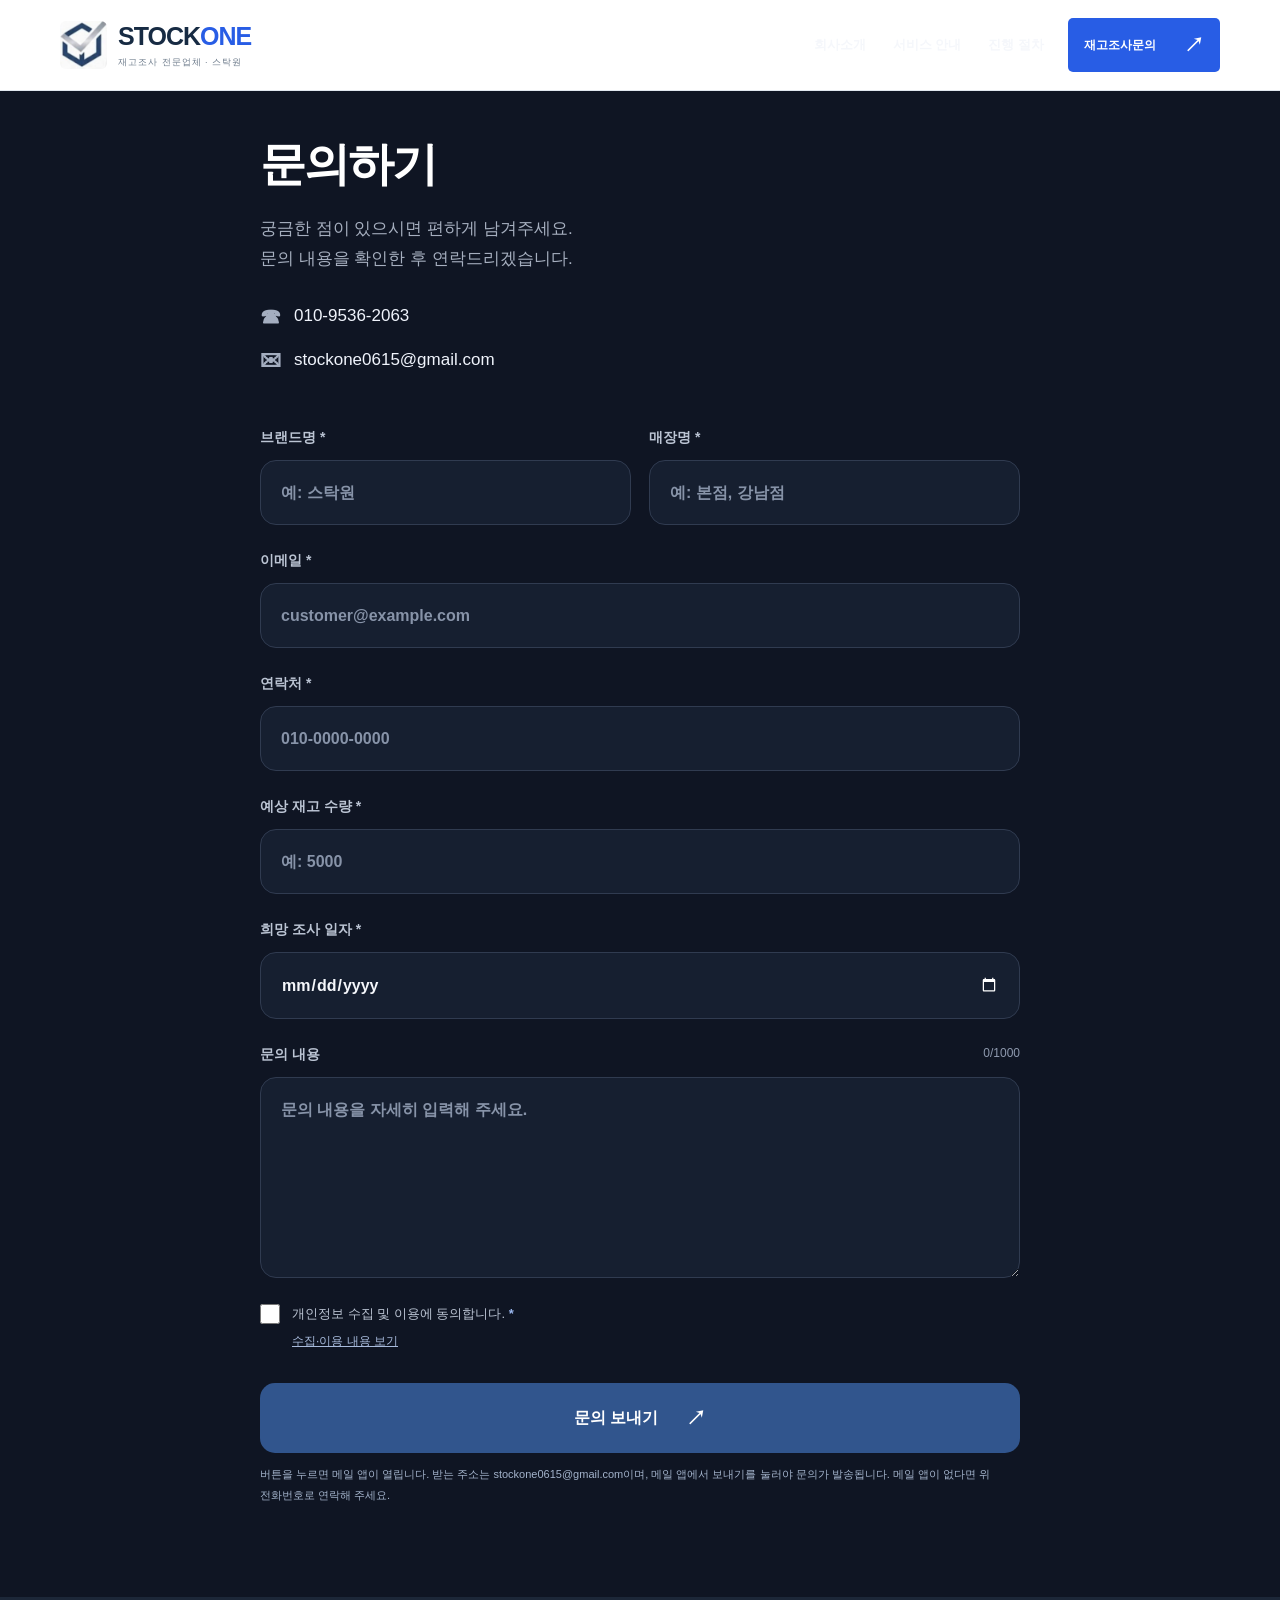
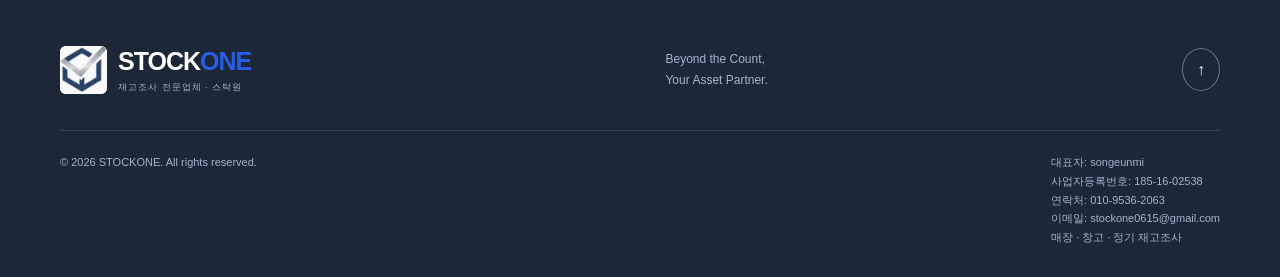
==== contact.html @ 1c082afe "Replace accumulated rendering workarounds with a clean static responsive stylesheet" ====
<!doctype html>
<html lang="ko">
<head>
<meta charset="utf-8"><meta name="viewport" content="width=device-width,initial-scale=1"><meta name="theme-color" content="#10253d"><meta name="color-scheme" content="light">
<title>재고조사문의 | 스탁원 Stock One</title>
<meta name="description" content="스탁원 재고조사 전문업체. 매장과 창고의 재고를 확인하고, 운영에 활용할 수 있는 기준을 함께 만듭니다.">
<style>
*{box-sizing:border-box}html{color-scheme:only light;scroll-padding-top:20px}body{margin:0;background:#fff;color:#172b43;font-family:Arial,'Malgun Gothic',sans-serif;line-height:1.7;word-break:keep-all}a{color:inherit;text-decoration:none}button,input,textarea,select{font:inherit}button{cursor:pointer}button,a,input,textarea,summary{-webkit-tap-highlight-color:transparent}a:focus-visible,button:focus-visible,summary:focus-visible{outline:3px solid #87afff;outline-offset:3px}[hidden]{display:none!important}img{max-width:100%;height:auto;display:block}.wrap{width:100%;max-width:1240px;margin:0 auto;padding:0 40px}.skip{position:absolute;left:12px;top:-100px;z-index:2;background:#fff;color:#172b43;padding:10px}.skip:focus{top:5px}
.header{background:#fff;border-bottom:1px solid #e1e7ef}.header-row{min-height:90px;display:flex;align-items:center;gap:24px}.brand{display:flex;align-items:center;gap:11px;flex-shrink:0}.logo{display:block;position:relative;width:47px;height:48px;overflow:hidden;background:#fff;border-radius:6px;flex-shrink:0}.logo img{position:absolute;width:110px;max-width:none;height:auto;left:-35px;top:-130px}.brand-word{font-size:25px;font-weight:800;line-height:1.15;letter-spacing:-1px;color:#172b43}.brand-word b{color:#285de5}.brand small{display:block;margin-top:6px;font-size:9px;letter-spacing:1px;font-weight:400;color:#6e7c8c}.nav{margin-left:auto;display:flex;gap:27px;font-size:13px;font-weight:600}.btn{display:inline-flex;align-items:center;justify-content:space-between;gap:28px;padding:16px 22px;border:0;border-radius:5px;font-size:13px;font-weight:700;line-height:1.5}.btn.blue,.btn.dark{background:#285de5;color:#fff}.btn:hover{background:#204cb9;color:#fff}.btn span{font-size:20px}.header .btn{padding:12px 16px;font-size:12px}.menu{display:none}.mobile{padding:10px 24px 20px;background:#fff}.mobile a{display:block;padding:12px 0;border-bottom:1px solid #e5ebf3;font-size:14px}
.hero{background:#102a48;color:#fff}.hero-grid{display:grid;grid-template-columns:1.15fr 1fr;align-items:center;gap:55px;padding-top:75px;padding-bottom:75px}.eyebrow{font-size:10px;letter-spacing:2px;font-weight:700;color:#285de5;margin:0 0 22px}.hero .eyebrow{color:#abd6ff}.dot{display:inline-block;width:6px;height:6px;border-radius:50%;background:#77e8d3;margin-right:10px}h1{font-size:52px;line-height:1.4;letter-spacing:-2px;margin:0 0 25px}h1 em{color:#94deff;font-style:normal}.hero-copy{font-size:15px;line-height:1.95;color:#c1cee0;margin:0 0 30px}.hero-sub{display:block;font-size:10px;letter-spacing:1px;color:#b2c3da;margin-top:25px}.hero-photo{min-width:0;margin:0;border:1px solid #5b7da4;border-radius:7px}.hero-photo img{width:100%;height:auto;border-radius:7px 7px 0 0}.hero-photo figcaption{background:#102a48;padding:17px 20px;font-size:12px}.hero-photo figcaption span{display:block;color:#9eece2;font-size:8px;letter-spacing:2px;margin-bottom:6px}
.strip{background:#edf2fa}.strip-inner{display:grid;grid-template-columns:repeat(3,minmax(0,1fr));gap:25px;padding-top:25px;padding-bottom:25px}.strip-inner>div{font-size:13px}.strip-inner span{font-size:10px;color:#285de5;margin-right:15px}.section{padding-top:85px;padding-bottom:85px}.section-label{display:flex;justify-content:space-between;gap:15px;border-top:1px solid #dce4ef;padding-top:18px;margin-bottom:32px}.section-label .eyebrow{margin:0}.section-label>span{font-size:9px;color:#8492a4;letter-spacing:1px}.heading{display:flex;align-items:flex-end;justify-content:space-between;gap:35px;margin-bottom:38px}h2{font-size:35px;line-height:1.5;letter-spacing:-1px;margin:0}.heading>p{font-size:13px;color:#6e7c8c;margin:0}.tabs{display:flex;gap:24px;border-bottom:1px solid #dce4ef;margin-bottom:32px}.tab{border:0;background:#fff;color:#748297;padding:12px 0;font-size:14px}.tab[aria-selected=true]{color:#172b43;border-bottom:3px solid #285de5;font-weight:700}.overview{display:grid;grid-template-columns:1fr 1.2fr;gap:60px}.overview-copy h3{font-size:23px;margin:0 0 18px}.overview-copy p,.principles p{font-size:13px;color:#6e7c8c;margin:0}.company-table{margin:0}.company-table>div{display:grid;grid-template-columns:100px 1fr;gap:20px;padding:17px 0;border-bottom:1px solid #dce4ef;font-size:13px}.company-table dt{color:#6e7c8c}.company-table dd{margin:0}.principles{display:grid;grid-template-columns:repeat(3,minmax(0,1fr));gap:30px}.principles article{border-left:2px solid #dce5f4;padding-left:22px}.principles span{font-size:10px;color:#285de5}.principles h3{font-size:19px;margin:12px 0}
.work-section{padding-top:0;padding-bottom:85px}.work-heading{margin-bottom:30px}.work-heading h2{font-size:30px}.work-heading>p:last-child{font-size:13px;color:#6e7c8c}.work-grid{display:grid;grid-template-columns:1fr 1fr;gap:28px}.work-grid figure{margin:0;min-width:0}.work-photo img{width:100%;height:auto;border-radius:7px}.work-grid figcaption{padding-top:20px}.work-grid figcaption>span{font-size:9px;letter-spacing:1px;color:#285de5}.work-grid h3{font-size:20px;margin:9px 0}.work-grid figcaption p{font-size:12px;color:#6e7c8c;margin:0}
.services{background:#f3f6fa}.cards{display:grid;grid-template-columns:repeat(3,minmax(0,1fr));gap:22px}.card{background:#fff;border:1px solid #dfe7f2;border-top:4px solid #3674e8;border-radius:6px;padding:28px;min-width:0}.card:nth-child(2){border-top-color:#ed8855}.card:nth-child(3){border-top-color:#9263d9}.card-art{margin-bottom:24px;background:#f0f5fb;border-radius:4px}.service-photo img{width:100%;height:220px;object-fit:cover;border-radius:4px}.service-report img{object-fit:contain}.card>small{font-size:9px;letter-spacing:1.5px;color:#285de5}.card h3{font-size:21px;letter-spacing:-.7px;margin:12px 0}.card p{font-size:13px;color:#6e7c8c;margin:0}.card-tail{margin-top:24px;padding-top:17px;border-top:1px solid #dce4ef;font-size:10px;color:#7c8a9e}
.banner{background:#e5f0ff;padding:48px 0}.banner .wrap{display:flex;align-items:center;justify-content:space-between;gap:25px}.banner h2{font-size:25px;color:#153e6c}.banner p{font-size:13px;color:#667b9c;margin:12px 0 0}.banner-symbol{font-size:65px;color:#58a9cb}.steps{list-style:none;padding:0;margin:0}.steps li{display:flex;align-items:flex-start;gap:28px;border-top:1px solid #dce4ef;padding:25px 0}.steps li:last-child{border-bottom:1px solid #dce4ef}.number{display:block;flex:0 0 42px;text-align:center;background:#e9f0ff;color:#285de5;border-radius:10px;padding:5px 0;font-size:19px}.steps h3{font-size:18px;margin:0 0 7px}.steps p{font-size:13px;color:#6e7c8c;margin:0}.steps .arrow{margin-left:auto;color:#93a3b9}.faq{background:#f7f9fc}.faq-grid{display:grid;grid-template-columns:1fr 1.4fr;gap:60px}.faq h2{font-size:29px}details{border-bottom:1px solid #dfe6ef}summary{cursor:pointer;font-size:13px;font-weight:600;padding:20px 0}summary span{float:right;color:#7e8da0;font-size:18px}details p{font-size:12px;line-height:1.9;color:#6e7c8c;margin:0 0 22px}
.partners-section{background:#eef2fb;text-align:center;padding:75px 0}.partners-section h2{font-size:31px}.partners-intro{font-size:13px;color:#64748b;margin:22px 0 35px}.partner-track{display:grid;grid-template-columns:repeat(4,minmax(0,1fr));gap:28px 20px}.partner-item{min-width:0;text-align:center}.partner-item img{width:100%;max-width:150px;height:90px;object-fit:contain;margin:auto}.partner-item small{display:block;margin-top:10px;font-size:10px;line-height:1.6;color:#64748b;overflow-wrap:anywhere}
.contact{background:#173967;color:#fff}.contact-grid{display:grid;grid-template-columns:1fr 1fr;gap:55px;align-items:center}.contact .eyebrow{color:#96e3e2}.contact h2{font-size:35px}.contact-copy>p:not(.eyebrow){font-size:14px;line-height:1.95;color:#c2d2e5;margin:25px 0 0}.contact .btn{background:#fff;color:#244dc2}.footer{background:#0d1e31;color:#fff;padding:40px 0 30px}.footer-top{display:flex;align-items:center;justify-content:space-between;gap:25px;margin-bottom:28px}.footer .brand-word{color:#fff}.footer .brand small{color:#a3b5cd}.footer-top>p{font-size:12px;color:#a3b5cd}.back{display:block;border:1px solid #61758e;border-radius:50%;padding:7px 14px}.footer-bottom{display:flex;justify-content:space-between;gap:25px;border-top:1px solid #30445e;padding-top:22px;font-size:11px;color:#a3b5cd}.footer-bottom>span{min-width:0;overflow-wrap:anywhere}.float{display:flex;align-items:center;justify-content:center;gap:12px;width:fit-content;max-width:90%;margin:18px auto;background:#285de5;color:#fff;border-radius:25px;padding:12px 20px;font-size:13px}.float span{font-size:20px}
@media(max-width:1000px){.wrap{padding-left:28px;padding-right:28px}.nav{gap:18px}.header-row{gap:18px}.hero-grid{gap:30px}h1{font-size:43px}.overview{gap:35px}.card{padding:22px}.card h3{font-size:19px}}
@media(max-width:700px){.wrap{padding-left:24px;padding-right:24px}.header-row{min-height:76px;gap:12px}.brand{gap:7px}.logo{width:39px;height:40px}.logo img{width:92px;left:-29px;top:-109px}.brand-word{font-size:20px}.brand small{font-size:7px;letter-spacing:.5px}.nav{display:none}.header .btn{margin-left:auto;font-size:10px;padding:11px 10px;gap:8px}.header .btn span{font-size:14px}.menu{display:block;flex:0 0 24px;width:24px;background:#fff;border:0;padding:3px}.menu i{display:block;height:2px;margin:5px 0;background:#172b43;width:20px}.hero-grid{display:block;padding-top:48px;padding-bottom:42px}h1{font-size:36px;letter-spacing:-1.5px}.hero .eyebrow{font-size:8px}.hero-copy{font-size:13px}.hero-sub{font-size:9px}.hero-photo{margin-top:35px}.hero-photo figcaption{font-size:11px}.strip-inner{display:block;padding-top:18px;padding-bottom:18px}.strip-inner>div{font-size:12px;margin:8px 0}.section{padding-top:55px;padding-bottom:55px}.section-label{margin-bottom:26px}.section-label>span{font-size:8px}.eyebrow{font-size:9px}.heading{display:block;margin-bottom:28px}h2{font-size:27px}.heading>p{font-size:12px;margin-top:18px}.overview{display:block}.overview-copy h3{font-size:21px}.overview-copy p{font-size:12px}.company-table{margin-top:25px}.company-table>div{grid-template-columns:75px 1fr;font-size:12px;gap:15px}.principles{display:block}.principles article{margin:22px 0}.work-section{padding-bottom:55px}.work-heading h2{font-size:25px}.work-grid{display:block}.work-grid figure{margin-bottom:30px}.cards{display:block}.card{padding:24px;margin-bottom:20px}.card h3{font-size:21px}.card p{font-size:12px}.service-photo img{height:250px}.banner{padding:35px 0}.banner h2{font-size:22px}.banner p{font-size:12px}.banner-symbol{display:none}.steps li{gap:16px}.number{flex-basis:34px;font-size:17px}.steps h3{font-size:16px}.steps p{font-size:12px}.faq-grid{display:block}.faq h2{font-size:26px;margin-bottom:20px}.partner-track{grid-template-columns:repeat(3,minmax(0,1fr));gap:24px 12px}.partner-item img{height:75px}.partner-item small{font-size:9px}.partners-section{padding:55px 0}.partners-section h2{font-size:25px}.partners-intro{font-size:12px}.contact-grid{display:block}.contact h2{font-size:29px}.contact-copy>p:not(.eyebrow){font-size:13px}.contact-grid>div:last-child{margin-top:28px}.footer-top>p{display:none}.footer-bottom{display:block;font-size:10px}.footer-bottom>span{display:block;margin-bottom:12px}}

.contact-page{background:#0f1523;color:#f5f7fb}.contact-page .header{background:#fff}.contact-page .contact-screen{background:#0f1523}.contact-page-wrap{max-width:840px;margin:auto;padding:45px 40px 80px}.contact-back,.contact-eyebrow{display:none}.contact-page h1{font-size:46px;margin:0 0 20px;line-height:1.25;color:#fff}.contact-intro{font-size:17px;color:#a6afbf;line-height:1.8}.contact-methods{margin:24px 0 48px}.contact-method{display:flex;align-items:center;gap:13px;width:fit-content;max-width:100%;margin:8px 0;color:#f0f4fc}.contact-method strong{font-size:21px;color:#a4aec0}.contact-method span{font-size:17px;overflow-wrap:anywhere}.contact-first-row{display:grid;grid-template-columns:1fr 1fr;gap:18px}.contact-page-form label{display:block;font-size:14px;color:#bbc4d3;font-weight:600;margin-bottom:24px}.contact-page-form label>span{color:#bbc4d3}.contact-page-form input,.contact-page-form textarea{display:block;width:100%;min-width:0;margin-top:10px;background:#161f30;border:1px solid #303b50;border-radius:16px;padding:18px 20px;min-height:62px;font-size:16px;color:#f5f7fb}.contact-page-form input::placeholder,.contact-page-form textarea::placeholder{color:#8793a8;opacity:1}.contact-page-form input:focus,.contact-page-form textarea:focus{outline:2px solid #8aaef3;outline-offset:2px}.contact-page-form textarea{min-height:180px;resize:vertical}.contact-page-form input[type=date]{color-scheme:dark}.message-caption{display:flex;justify-content:space-between;gap:12px}#message-count{font-weight:400;color:#8f9aaf;font-size:12px}.privacy-consent{margin:4px 0 25px}.contact-page-form .consent-check{display:flex;align-items:flex-start;gap:12px;margin:0;font-size:13px;line-height:1.8;font-weight:400}.contact-page-form .consent-check input{display:block;flex:0 0 20px;width:20px;height:20px;min-height:20px;padding:0;margin:2px 0 0;accent-color:#4678c9}.consent-check b{color:#9cbaf2}.privacy-details{border:0;margin-left:32px}.privacy-details summary{display:block;width:fit-content;padding:6px 0;color:#a8bbdc;font-size:12px;text-decoration:underline;font-weight:400}.privacy-details p{font-size:12px;color:#abb6c9;line-height:1.9;margin:5px 0 12px}.contact-page-form .btn{width:100%;background:#31558d;color:#fff;border-radius:15px;font-size:16px;justify-content:center;padding:20px}.contact-page-form .btn:hover{background:#3c65a3}.form-note{color:#a3b3cb;font-size:11px;line-height:1.9}.form-status{color:#b3caff;font-size:12px}.contact-page .footer{background:#1c2738}.manual-copy p{font-size:12px}.copy-manual{min-height:180px}@media(max-width:700px){.contact-page-wrap{padding:28px 24px 60px}.contact-page h1{font-size:38px}.contact-intro{font-size:15px}.contact-methods{margin:22px 0 42px}.contact-method span{font-size:15px}.contact-first-row{gap:12px}.contact-page-form label{font-size:13px}.contact-page-form input,.contact-page-form textarea{font-size:16px;padding:17px 15px;min-height:60px}.contact-page-form .consent-check input{min-height:20px}.contact-page-form .consent-check{font-size:12px}}
</style>
</head>
<body class="contact-page">
<a class="skip" href="#main">본문 바로가기</a>
<header class="header"><div class="header-row wrap"><a class="brand" href="index.html" aria-label="스탁원 홈"><span class="logo" aria-hidden="true"><img src="[data-uri]" alt="" width="549" height="1280"></span><span class="brand-word">STOCK<b>ONE</b><small>재고조사 전문업체 · 스탁원</small></span></a><nav class="nav" aria-label="주 메뉴"><a href="index.html#about">회사소개</a><a href="index.html#services">서비스 안내</a><a href="index.html#process">진행 절차</a></nav><a class="btn dark inquiry-link" href="contact.html" aria-current="page">재고조사문의 <span>↗</span></a><button class="menu" aria-label="메뉴 열기" aria-expanded="false" aria-controls="mobile-menu"><i></i><i></i></button></div><nav class="mobile" id="mobile-menu" aria-label="모바일 메뉴" hidden><a href="index.html#about">회사소개</a><a href="index.html#services">서비스 안내</a><a href="index.html#process">진행 절차</a><a class="inquiry-link" href="contact.html">재고조사문의</a></nav></header>
<main id="main" class="contact-screen"><div class="contact-page-wrap"><a class="contact-back" href="index.html">← 홈으로 돌아가기</a><p class="contact-eyebrow">CONTACT US</p><h1 id="inquiry-heading">문의하기</h1><p class="contact-intro">궁금한 점이 있으시면 편하게 남겨주세요.<br>문의 내용을 확인한 후 연락드리겠습니다.</p><div class="contact-methods" aria-label="문의 연락처"><a class="contact-method" href="tel:01095362063"><strong aria-hidden="true">☎</strong><span>010-9536-2063</span></a><a class="contact-method" href="mailto:stockone0615@gmail.com"><strong aria-hidden="true">✉</strong><span>stockone0615@gmail.com</span></a></div><form id="inquiry" class="contact-page-form" aria-labelledby="inquiry-heading"><div class="contact-first-row"><label>브랜드명 <span aria-hidden="true">*</span><input name="brand" required maxlength="100" autocomplete="organization" placeholder="예: 스탁원"></label><label>매장명 <span aria-hidden="true">*</span><input name="store" required maxlength="100" placeholder="예: 본점, 강남점"></label></div><label>이메일 <span aria-hidden="true">*</span><input type="email" name="email" required maxlength="254" autocomplete="email" inputmode="email" placeholder="customer@example.com"></label><label>연락처 <span aria-hidden="true">*</span><input type="tel" name="phone" required maxlength="40" autocomplete="tel" inputmode="tel" placeholder="010-0000-0000"></label><label>예상 재고 수량 <span aria-hidden="true">*</span><input type="number" name="quantity" required min="1" max="999999999" step="1" inputmode="numeric" placeholder="예: 5000"></label><label>희망 조사 일자 <span aria-hidden="true">*</span><input type="date" name="date" required aria-label="희망 조사 일자"></label><label class="message-label"><span class="message-caption"><span>문의 내용</span><span id="message-count" aria-live="off">0/1000</span></span><textarea name="message" rows="6" maxlength="1000" aria-describedby="message-count" placeholder="문의 내용을 자세히 입력해 주세요."></textarea></label><div class="privacy-consent"><label class="consent-check"><input type="checkbox" name="privacy" required><span>개인정보 수집 및 이용에 동의합니다. <b aria-hidden="true">*</b></span></label><details class="privacy-details"><summary>수집·이용 내용 보기</summary><p>수집 항목: 브랜드명, 매장명, 이메일, 연락처 및 문의에 작성한 정보<br>이용 목적: 재고조사 상담 및 문의 답변<br>보유 기간: 문의 응대 완료 시까지. 관계 법령에 따른 보관이 필요한 경우 해당 기간까지 보관합니다.<br>동의를 거부할 수 있으나, 동의하지 않으면 이 양식으로 문의할 수 없습니다.</p></details></div><button class="btn blue" type="submit">문의 보내기 <span aria-hidden="true">↗</span></button><p class="form-note">버튼을 누르면 메일 앱이 열립니다. 받는 주소는 stockone0615@gmail.com이며, 메일 앱에서 보내기를 눌러야 문의가 발송됩니다. 메일 앱이 없다면 위 전화번호로 연락해 주세요.</p><p class="form-status" id="form-status" role="status"></p><div class="manual-copy" id="manual-copy" hidden><p>아래 내용을 길게 누르거나 선택해 복사해 주세요.</p><textarea class="copy-manual" id="copy-text" readonly aria-label="복사할 문의 내용"></textarea></div></form></div></main>
<footer class="footer"><div class="wrap"><div class="footer-top"><a class="brand" href="index.html" aria-label="스탁원 홈"><span class="logo" aria-hidden="true"><img src="[data-uri]" alt="" width="549" height="1280"></span><span class="brand-word">STOCK<b>ONE</b><small>재고조사 전문업체 · 스탁원</small></span></a><p>Beyond the Count,<br>Your Asset Partner.</p><a class="back" href="#" aria-label="페이지 맨 위로">↑</a></div><div class="footer-bottom"><span>© <span id="year">2026</span> STOCKONE. All rights reserved.</span><span>대표자: songeunmi<br>사업자등록번호: 185-16-02538<br>연락처: <a href="tel:01095362063">010-9536-2063</a><br>이메일: <a href="mailto:stockone0615@gmail.com">stockone0615@gmail.com</a><br>매장 · 창고 · 정기 재고조사</span></div></div></footer>

<script>
const menu=document.querySelector('.menu'),mobile=document.querySelector('#mobile-menu');
function closeMenu(){menu.setAttribute('aria-expanded','false');menu.setAttribute('aria-label','메뉴 열기');mobile.hidden=true;}
menu.addEventListener('click',()=>{const open=menu.getAttribute('aria-expanded')!=='true';menu.setAttribute('aria-expanded',String(open));menu.setAttribute('aria-label',open?'메뉴 닫기':'메뉴 열기');mobile.hidden=!open;});
mobile.querySelectorAll('a').forEach(link=>link.addEventListener('click',closeMenu));
document.addEventListener('keydown',event=>{if(event.key==='Escape')closeMenu();});
window.matchMedia('(min-width:701px)').addEventListener('change',event=>{if(event.matches)closeMenu();});
document.querySelector('#year').textContent=new Date().getFullYear();
document.querySelector('#inquiry').addEventListener('submit',event=>{event.preventDefault();const form=event.currentTarget;if(!form.reportValidity())return;const data=new FormData(form);const text=`스탁원 재고조사 문의\n\n브랜드명: ${data.get('brand').trim()}\n매장명: ${data.get('store').trim()}\n이메일: ${data.get('email').trim()}\n연락처: ${data.get('phone').trim()}\n예상 재고 수량: ${data.get('quantity')}\n희망 조사 일자: ${data.get('date')}\n\n문의 내용\n${data.get('message').trim()}`;const subject='[스탁원 재고조사 문의] '+data.get('brand').trim()+' / '+data.get('store').trim();document.querySelector('#form-status').textContent='메일 앱에서 받는 주소와 내용을 확인한 뒤 보내기를 눌러 주세요. 아직 발송된 것은 아닙니다.';window.location.href='mailto:stockone0615@gmail.com?subject='+encodeURIComponent(subject)+'&body='+encodeURIComponent(text);});
</script>
<script>const messageField=document.querySelector('textarea[name="message"]');messageField.addEventListener('input',()=>{document.querySelector('#message-count').textContent=messageField.value.length+'/1000';});</script>
</body>
</html>
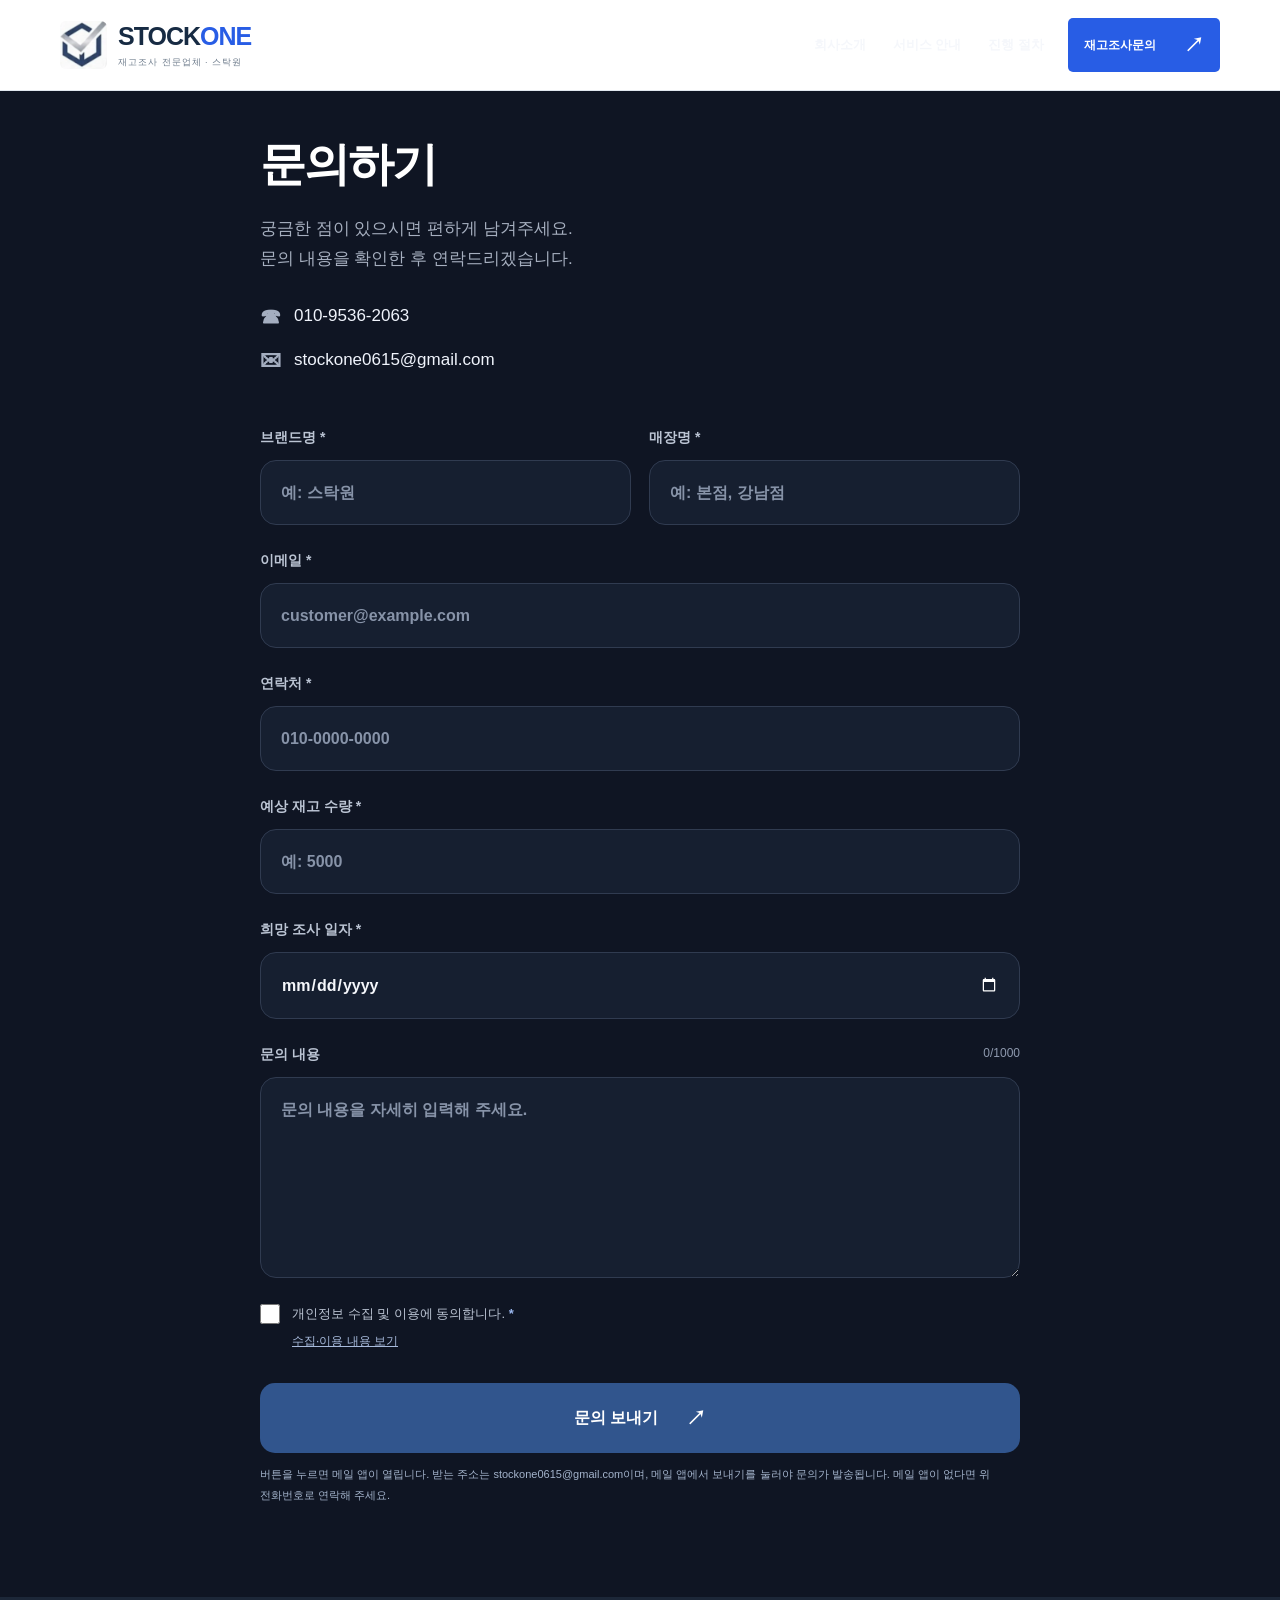
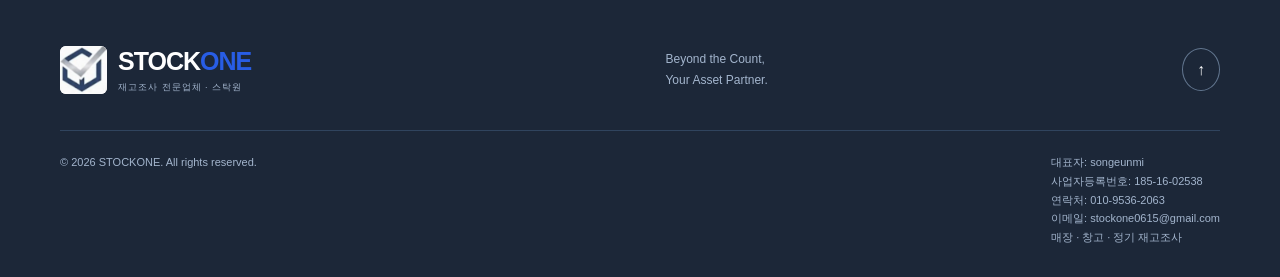
==== commit fcf34b3c: "Optimize site images for mobile decoding and remove embedded image data" ====
--- a/contact.html
+++ b/contact.html
@@ -22,9 +22,9 @@
 </head>
 <body class="contact-page">
 <a class="skip" href="#main">본문 바로가기</a>
-<header class="header"><div class="header-row wrap"><a class="brand" href="index.html" aria-label="스탁원 홈"><span class="logo" aria-hidden="true"><img src="[data-uri]" alt="" width="549" height="1280"></span><span class="brand-word">STOCK<b>ONE</b><small>재고조사 전문업체 · 스탁원</small></span></a><nav class="nav" aria-label="주 메뉴"><a href="index.html#about">회사소개</a><a href="index.html#services">서비스 안내</a><a href="index.html#process">진행 절차</a></nav><a class="btn dark inquiry-link" href="contact.html" aria-current="page">재고조사문의 <span>↗</span></a><button class="menu" aria-label="메뉴 열기" aria-expanded="false" aria-controls="mobile-menu"><i></i><i></i></button></div><nav class="mobile" id="mobile-menu" aria-label="모바일 메뉴" hidden><a href="index.html#about">회사소개</a><a href="index.html#services">서비스 안내</a><a href="index.html#process">진행 절차</a><a class="inquiry-link" href="contact.html">재고조사문의</a></nav></header>
+<header class="header"><div class="header-row wrap"><a class="brand" href="index.html" aria-label="스탁원 홈"><span class="logo" aria-hidden="true"><img src="assets/mobile/stockone-logo.webp" alt="" width="549" height="1280"></span><span class="brand-word">STOCK<b>ONE</b><small>재고조사 전문업체 · 스탁원</small></span></a><nav class="nav" aria-label="주 메뉴"><a href="index.html#about">회사소개</a><a href="index.html#services">서비스 안내</a><a href="index.html#process">진행 절차</a></nav><a class="btn dark inquiry-link" href="contact.html" aria-current="page">재고조사문의 <span>↗</span></a><button class="menu" aria-label="메뉴 열기" aria-expanded="false" aria-controls="mobile-menu"><i></i><i></i></button></div><nav class="mobile" id="mobile-menu" aria-label="모바일 메뉴" hidden><a href="index.html#about">회사소개</a><a href="index.html#services">서비스 안내</a><a href="index.html#process">진행 절차</a><a class="inquiry-link" href="contact.html">재고조사문의</a></nav></header>
 <main id="main" class="contact-screen"><div class="contact-page-wrap"><a class="contact-back" href="index.html">← 홈으로 돌아가기</a><p class="contact-eyebrow">CONTACT US</p><h1 id="inquiry-heading">문의하기</h1><p class="contact-intro">궁금한 점이 있으시면 편하게 남겨주세요.<br>문의 내용을 확인한 후 연락드리겠습니다.</p><div class="contact-methods" aria-label="문의 연락처"><a class="contact-method" href="tel:01095362063"><strong aria-hidden="true">☎</strong><span>010-9536-2063</span></a><a class="contact-method" href="mailto:stockone0615@gmail.com"><strong aria-hidden="true">✉</strong><span>stockone0615@gmail.com</span></a></div><form id="inquiry" class="contact-page-form" aria-labelledby="inquiry-heading"><div class="contact-first-row"><label>브랜드명 <span aria-hidden="true">*</span><input name="brand" required maxlength="100" autocomplete="organization" placeholder="예: 스탁원"></label><label>매장명 <span aria-hidden="true">*</span><input name="store" required maxlength="100" placeholder="예: 본점, 강남점"></label></div><label>이메일 <span aria-hidden="true">*</span><input type="email" name="email" required maxlength="254" autocomplete="email" inputmode="email" placeholder="customer@example.com"></label><label>연락처 <span aria-hidden="true">*</span><input type="tel" name="phone" required maxlength="40" autocomplete="tel" inputmode="tel" placeholder="010-0000-0000"></label><label>예상 재고 수량 <span aria-hidden="true">*</span><input type="number" name="quantity" required min="1" max="999999999" step="1" inputmode="numeric" placeholder="예: 5000"></label><label>희망 조사 일자 <span aria-hidden="true">*</span><input type="date" name="date" required aria-label="희망 조사 일자"></label><label class="message-label"><span class="message-caption"><span>문의 내용</span><span id="message-count" aria-live="off">0/1000</span></span><textarea name="message" rows="6" maxlength="1000" aria-describedby="message-count" placeholder="문의 내용을 자세히 입력해 주세요."></textarea></label><div class="privacy-consent"><label class="consent-check"><input type="checkbox" name="privacy" required><span>개인정보 수집 및 이용에 동의합니다. <b aria-hidden="true">*</b></span></label><details class="privacy-details"><summary>수집·이용 내용 보기</summary><p>수집 항목: 브랜드명, 매장명, 이메일, 연락처 및 문의에 작성한 정보<br>이용 목적: 재고조사 상담 및 문의 답변<br>보유 기간: 문의 응대 완료 시까지. 관계 법령에 따른 보관이 필요한 경우 해당 기간까지 보관합니다.<br>동의를 거부할 수 있으나, 동의하지 않으면 이 양식으로 문의할 수 없습니다.</p></details></div><button class="btn blue" type="submit">문의 보내기 <span aria-hidden="true">↗</span></button><p class="form-note">버튼을 누르면 메일 앱이 열립니다. 받는 주소는 stockone0615@gmail.com이며, 메일 앱에서 보내기를 눌러야 문의가 발송됩니다. 메일 앱이 없다면 위 전화번호로 연락해 주세요.</p><p class="form-status" id="form-status" role="status"></p><div class="manual-copy" id="manual-copy" hidden><p>아래 내용을 길게 누르거나 선택해 복사해 주세요.</p><textarea class="copy-manual" id="copy-text" readonly aria-label="복사할 문의 내용"></textarea></div></form></div></main>
-<footer class="footer"><div class="wrap"><div class="footer-top"><a class="brand" href="index.html" aria-label="스탁원 홈"><span class="logo" aria-hidden="true"><img src="[data-uri]" alt="" width="549" height="1280"></span><span class="brand-word">STOCK<b>ONE</b><small>재고조사 전문업체 · 스탁원</small></span></a><p>Beyond the Count,<br>Your Asset Partner.</p><a class="back" href="#" aria-label="페이지 맨 위로">↑</a></div><div class="footer-bottom"><span>© <span id="year">2026</span> STOCKONE. All rights reserved.</span><span>대표자: songeunmi<br>사업자등록번호: 185-16-02538<br>연락처: <a href="tel:01095362063">010-9536-2063</a><br>이메일: <a href="mailto:stockone0615@gmail.com">stockone0615@gmail.com</a><br>매장 · 창고 · 정기 재고조사</span></div></div></footer>
+<footer class="footer"><div class="wrap"><div class="footer-top"><a class="brand" href="index.html" aria-label="스탁원 홈"><span class="logo" aria-hidden="true"><img src="assets/mobile/stockone-logo.webp" alt="" width="549" height="1280"></span><span class="brand-word">STOCK<b>ONE</b><small>재고조사 전문업체 · 스탁원</small></span></a><p>Beyond the Count,<br>Your Asset Partner.</p><a class="back" href="#" aria-label="페이지 맨 위로">↑</a></div><div class="footer-bottom"><span>© <span id="year">2026</span> STOCKONE. All rights reserved.</span><span>대표자: songeunmi<br>사업자등록번호: 185-16-02538<br>연락처: <a href="tel:01095362063">010-9536-2063</a><br>이메일: <a href="mailto:stockone0615@gmail.com">stockone0615@gmail.com</a><br>매장 · 창고 · 정기 재고조사</span></div></div></footer>
 
 <script>
 const menu=document.querySelector('.menu'),mobile=document.querySelector('#mobile-menu');
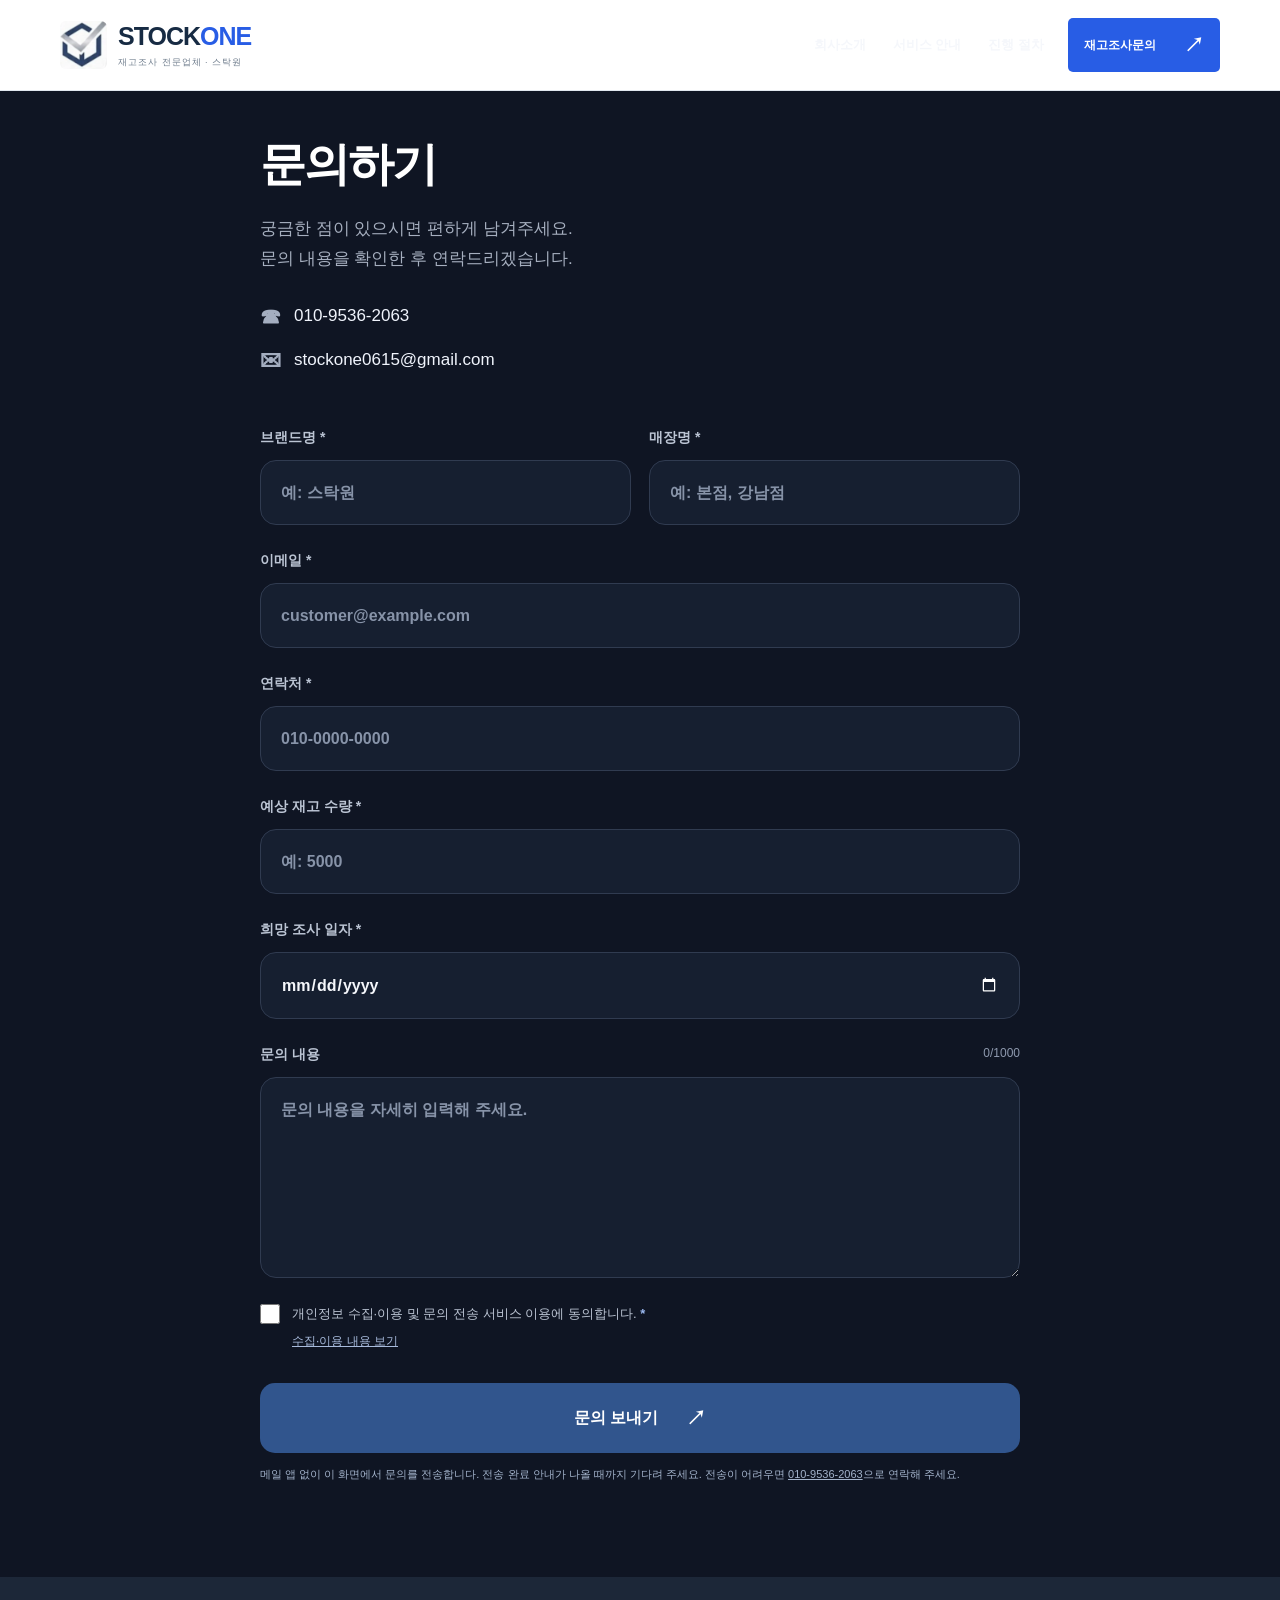
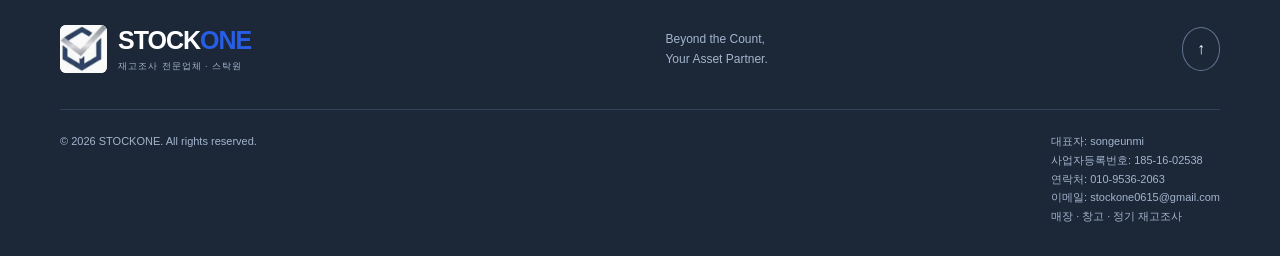
==== commit 88fa9518: "Send contact inquiries through FormSubmit without requiring a mail app" ====
--- a/contact.html
+++ b/contact.html
@@ -2,8 +2,19 @@
 <html lang="ko">
 <head>
 <meta charset="utf-8"><meta name="viewport" content="width=device-width,initial-scale=1"><meta name="theme-color" content="#10253d"><meta name="color-scheme" content="light">
-<title>재고조사문의 | 스탁원 Stock One</title>
-<meta name="description" content="스탁원 재고조사 전문업체. 매장과 창고의 재고를 확인하고, 운영에 활용할 수 있는 기준을 함께 만듭니다.">
+<title>재고조사 문의 | 스탁원</title>
+<meta name="description" content="매장·창고 재고조사 견적과 일정을 스탁원에 문의하세요. 전화 010-9536-2063, 이메일 stockone0615@gmail.com.">
+<link rel="canonical" href="https://a62992063-afk.github.io/stockone-homepage/contact.html">
+<meta name="robots" content="index,follow">
+<meta property="og:type" content="website">
+<meta property="og:locale" content="ko_KR">
+<meta property="og:site_name" content="스탁원 Stock One">
+<meta property="og:title" content="재고조사 문의 | 스탁원">
+<meta property="og:description" content="매장·창고 재고조사 견적과 일정을 스탁원에 문의하세요. 전화 010-9536-2063, 이메일 stockone0615@gmail.com.">
+<meta property="og:url" content="https://a62992063-afk.github.io/stockone-homepage/contact.html">
+<meta property="og:image" content="https://a62992063-afk.github.io/stockone-homepage/assets/mobile/inventory-team.webp">
+<meta name="twitter:card" content="summary_large_image">
+<script type="application/ld+json">{"@context":"https://schema.org","@type":"Organization","@id":"https://a62992063-afk.github.io/stockone-homepage/#organization","name":"스탁원","alternateName":"Stock One","url":"https://a62992063-afk.github.io/stockone-homepage/","email":"stockone0615@gmail.com","telephone":"+82-10-9536-2063","description":"매장 재고조사, 창고·보관 재고조사, 정기·목적별 재고조사를 제공하는 전문업체","contactPoint":{"@type":"ContactPoint","telephone":"+82-10-9536-2063","email":"stockone0615@gmail.com","contactType":"customer service","availableLanguage":"Korean"}}</script>
 <style>
 *{box-sizing:border-box}html{color-scheme:only light;scroll-padding-top:20px}body{margin:0;background:#fff;color:#172b43;font-family:Arial,'Malgun Gothic',sans-serif;line-height:1.7;word-break:keep-all}a{color:inherit;text-decoration:none}button,input,textarea,select{font:inherit}button{cursor:pointer}button,a,input,textarea,summary{-webkit-tap-highlight-color:transparent}a:focus-visible,button:focus-visible,summary:focus-visible{outline:3px solid #87afff;outline-offset:3px}[hidden]{display:none!important}img{max-width:100%;height:auto;display:block}.wrap{width:100%;max-width:1240px;margin:0 auto;padding:0 40px}.skip{position:absolute;left:12px;top:-100px;z-index:2;background:#fff;color:#172b43;padding:10px}.skip:focus{top:5px}
 .header{background:#fff;border-bottom:1px solid #e1e7ef}.header-row{min-height:90px;display:flex;align-items:center;gap:24px}.brand{display:flex;align-items:center;gap:11px;flex-shrink:0}.logo{display:block;position:relative;width:47px;height:48px;overflow:hidden;background:#fff;border-radius:6px;flex-shrink:0}.logo img{position:absolute;width:110px;max-width:none;height:auto;left:-35px;top:-130px}.brand-word{font-size:25px;font-weight:800;line-height:1.15;letter-spacing:-1px;color:#172b43}.brand-word b{color:#285de5}.brand small{display:block;margin-top:6px;font-size:9px;letter-spacing:1px;font-weight:400;color:#6e7c8c}.nav{margin-left:auto;display:flex;gap:27px;font-size:13px;font-weight:600}.btn{display:inline-flex;align-items:center;justify-content:space-between;gap:28px;padding:16px 22px;border:0;border-radius:5px;font-size:13px;font-weight:700;line-height:1.5}.btn.blue,.btn.dark{background:#285de5;color:#fff}.btn:hover{background:#204cb9;color:#fff}.btn span{font-size:20px}.header .btn{padding:12px 16px;font-size:12px}.menu{display:none}.mobile{padding:10px 24px 20px;background:#fff}.mobile a{display:block;padding:12px 0;border-bottom:1px solid #e5ebf3;font-size:14px}
@@ -17,13 +28,13 @@
 @media(max-width:1000px){.wrap{padding-left:28px;padding-right:28px}.nav{gap:18px}.header-row{gap:18px}.hero-grid{gap:30px}h1{font-size:43px}.overview{gap:35px}.card{padding:22px}.card h3{font-size:19px}}
 @media(max-width:700px){.wrap{padding-left:24px;padding-right:24px}.header-row{min-height:76px;gap:12px}.brand{gap:7px}.logo{width:39px;height:40px}.logo img{width:92px;left:-29px;top:-109px}.brand-word{font-size:20px}.brand small{font-size:7px;letter-spacing:.5px}.nav{display:none}.header .btn{margin-left:auto;font-size:10px;padding:11px 10px;gap:8px}.header .btn span{font-size:14px}.menu{display:block;flex:0 0 24px;width:24px;background:#fff;border:0;padding:3px}.menu i{display:block;height:2px;margin:5px 0;background:#172b43;width:20px}.hero-grid{display:block;padding-top:48px;padding-bottom:42px}h1{font-size:36px;letter-spacing:-1.5px}.hero .eyebrow{font-size:8px}.hero-copy{font-size:13px}.hero-sub{font-size:9px}.hero-photo{margin-top:35px}.hero-photo figcaption{font-size:11px}.strip-inner{display:block;padding-top:18px;padding-bottom:18px}.strip-inner>div{font-size:12px;margin:8px 0}.section{padding-top:55px;padding-bottom:55px}.section-label{margin-bottom:26px}.section-label>span{font-size:8px}.eyebrow{font-size:9px}.heading{display:block;margin-bottom:28px}h2{font-size:27px}.heading>p{font-size:12px;margin-top:18px}.overview{display:block}.overview-copy h3{font-size:21px}.overview-copy p{font-size:12px}.company-table{margin-top:25px}.company-table>div{grid-template-columns:75px 1fr;font-size:12px;gap:15px}.principles{display:block}.principles article{margin:22px 0}.work-section{padding-bottom:55px}.work-heading h2{font-size:25px}.work-grid{display:block}.work-grid figure{margin-bottom:30px}.cards{display:block}.card{padding:24px;margin-bottom:20px}.card h3{font-size:21px}.card p{font-size:12px}.service-photo img{height:250px}.banner{padding:35px 0}.banner h2{font-size:22px}.banner p{font-size:12px}.banner-symbol{display:none}.steps li{gap:16px}.number{flex-basis:34px;font-size:17px}.steps h3{font-size:16px}.steps p{font-size:12px}.faq-grid{display:block}.faq h2{font-size:26px;margin-bottom:20px}.partner-track{grid-template-columns:repeat(3,minmax(0,1fr));gap:24px 12px}.partner-item img{height:75px}.partner-item small{font-size:9px}.partners-section{padding:55px 0}.partners-section h2{font-size:25px}.partners-intro{font-size:12px}.contact-grid{display:block}.contact h2{font-size:29px}.contact-copy>p:not(.eyebrow){font-size:13px}.contact-grid>div:last-child{margin-top:28px}.footer-top>p{display:none}.footer-bottom{display:block;font-size:10px}.footer-bottom>span{display:block;margin-bottom:12px}}
 
-.contact-page{background:#0f1523;color:#f5f7fb}.contact-page .header{background:#fff}.contact-page .contact-screen{background:#0f1523}.contact-page-wrap{max-width:840px;margin:auto;padding:45px 40px 80px}.contact-back,.contact-eyebrow{display:none}.contact-page h1{font-size:46px;margin:0 0 20px;line-height:1.25;color:#fff}.contact-intro{font-size:17px;color:#a6afbf;line-height:1.8}.contact-methods{margin:24px 0 48px}.contact-method{display:flex;align-items:center;gap:13px;width:fit-content;max-width:100%;margin:8px 0;color:#f0f4fc}.contact-method strong{font-size:21px;color:#a4aec0}.contact-method span{font-size:17px;overflow-wrap:anywhere}.contact-first-row{display:grid;grid-template-columns:1fr 1fr;gap:18px}.contact-page-form label{display:block;font-size:14px;color:#bbc4d3;font-weight:600;margin-bottom:24px}.contact-page-form label>span{color:#bbc4d3}.contact-page-form input,.contact-page-form textarea{display:block;width:100%;min-width:0;margin-top:10px;background:#161f30;border:1px solid #303b50;border-radius:16px;padding:18px 20px;min-height:62px;font-size:16px;color:#f5f7fb}.contact-page-form input::placeholder,.contact-page-form textarea::placeholder{color:#8793a8;opacity:1}.contact-page-form input:focus,.contact-page-form textarea:focus{outline:2px solid #8aaef3;outline-offset:2px}.contact-page-form textarea{min-height:180px;resize:vertical}.contact-page-form input[type=date]{color-scheme:dark}.message-caption{display:flex;justify-content:space-between;gap:12px}#message-count{font-weight:400;color:#8f9aaf;font-size:12px}.privacy-consent{margin:4px 0 25px}.contact-page-form .consent-check{display:flex;align-items:flex-start;gap:12px;margin:0;font-size:13px;line-height:1.8;font-weight:400}.contact-page-form .consent-check input{display:block;flex:0 0 20px;width:20px;height:20px;min-height:20px;padding:0;margin:2px 0 0;accent-color:#4678c9}.consent-check b{color:#9cbaf2}.privacy-details{border:0;margin-left:32px}.privacy-details summary{display:block;width:fit-content;padding:6px 0;color:#a8bbdc;font-size:12px;text-decoration:underline;font-weight:400}.privacy-details p{font-size:12px;color:#abb6c9;line-height:1.9;margin:5px 0 12px}.contact-page-form .btn{width:100%;background:#31558d;color:#fff;border-radius:15px;font-size:16px;justify-content:center;padding:20px}.contact-page-form .btn:hover{background:#3c65a3}.form-note{color:#a3b3cb;font-size:11px;line-height:1.9}.form-status{color:#b3caff;font-size:12px}.contact-page .footer{background:#1c2738}.manual-copy p{font-size:12px}.copy-manual{min-height:180px}@media(max-width:700px){.contact-page-wrap{padding:28px 24px 60px}.contact-page h1{font-size:38px}.contact-intro{font-size:15px}.contact-methods{margin:22px 0 42px}.contact-method span{font-size:15px}.contact-first-row{gap:12px}.contact-page-form label{font-size:13px}.contact-page-form input,.contact-page-form textarea{font-size:16px;padding:17px 15px;min-height:60px}.contact-page-form .consent-check input{min-height:20px}.contact-page-form .consent-check{font-size:12px}}
+.contact-page{background:#0f1523;color:#f5f7fb}.contact-page .header{background:#fff}.contact-page .contact-screen{background:#0f1523}.contact-page-wrap{max-width:840px;margin:auto;padding:45px 40px 80px}.contact-back,.contact-eyebrow{display:none}.contact-page h1{font-size:46px;margin:0 0 20px;line-height:1.25;color:#fff}.contact-intro{font-size:17px;color:#a6afbf;line-height:1.8}.contact-methods{margin:24px 0 48px}.contact-method{display:flex;align-items:center;gap:13px;width:fit-content;max-width:100%;margin:8px 0;color:#f0f4fc}.contact-method strong{font-size:21px;color:#a4aec0}.contact-method span{font-size:17px;overflow-wrap:anywhere}.contact-first-row{display:grid;grid-template-columns:1fr 1fr;gap:18px}.contact-page-form label{display:block;font-size:14px;color:#bbc4d3;font-weight:600;margin-bottom:24px}.contact-page-form label>span{color:#bbc4d3}.contact-page-form input,.contact-page-form textarea{display:block;width:100%;min-width:0;margin-top:10px;background:#161f30;border:1px solid #303b50;border-radius:16px;padding:18px 20px;min-height:62px;font-size:16px;color:#f5f7fb}.contact-page-form input::placeholder,.contact-page-form textarea::placeholder{color:#8793a8;opacity:1}.contact-page-form input:focus,.contact-page-form textarea:focus{outline:2px solid #8aaef3;outline-offset:2px}.contact-page-form textarea{min-height:180px;resize:vertical}.contact-page-form input[type=date]{color-scheme:dark}.message-caption{display:flex;justify-content:space-between;gap:12px}#message-count{font-weight:400;color:#8f9aaf;font-size:12px}.privacy-consent{margin:4px 0 25px}.contact-page-form .consent-check{display:flex;align-items:flex-start;gap:12px;margin:0;font-size:13px;line-height:1.8;font-weight:400}.contact-page-form .consent-check input{display:block;flex:0 0 20px;width:20px;height:20px;min-height:20px;padding:0;margin:2px 0 0;accent-color:#4678c9}.consent-check b{color:#9cbaf2}.privacy-details{border:0;margin-left:32px}.privacy-details summary{display:block;width:fit-content;padding:6px 0;color:#a8bbdc;font-size:12px;text-decoration:underline;font-weight:400}.privacy-details p{font-size:12px;color:#abb6c9;line-height:1.9;margin:5px 0 12px}.contact-page-form .btn{width:100%;background:#31558d;color:#fff;border-radius:15px;font-size:16px;justify-content:center;padding:20px}.contact-page-form .btn:hover{background:#3c65a3}.contact-page-form .btn:disabled{opacity:.65;cursor:wait}.form-note a,.privacy-details a{text-decoration:underline}.form-note{color:#a3b3cb;font-size:11px;line-height:1.9}.form-status{color:#b3caff;font-size:12px}.contact-page .footer{background:#1c2738}.manual-copy p{font-size:12px}.copy-manual{min-height:180px}@media(max-width:700px){.contact-page-wrap{padding:28px 24px 60px}.contact-page h1{font-size:38px}.contact-intro{font-size:15px}.contact-methods{margin:22px 0 42px}.contact-method span{font-size:15px}.contact-first-row{gap:12px}.contact-page-form label{font-size:13px}.contact-page-form input,.contact-page-form textarea{font-size:16px;padding:17px 15px;min-height:60px}.contact-page-form .consent-check input{min-height:20px}.contact-page-form .consent-check{font-size:12px}}
 </style>
 </head>
 <body class="contact-page">
 <a class="skip" href="#main">본문 바로가기</a>
 <header class="header"><div class="header-row wrap"><a class="brand" href="index.html" aria-label="스탁원 홈"><span class="logo" aria-hidden="true"><img src="assets/mobile/stockone-logo.webp" alt="" width="549" height="1280"></span><span class="brand-word">STOCK<b>ONE</b><small>재고조사 전문업체 · 스탁원</small></span></a><nav class="nav" aria-label="주 메뉴"><a href="index.html#about">회사소개</a><a href="index.html#services">서비스 안내</a><a href="index.html#process">진행 절차</a></nav><a class="btn dark inquiry-link" href="contact.html" aria-current="page">재고조사문의 <span>↗</span></a><button class="menu" aria-label="메뉴 열기" aria-expanded="false" aria-controls="mobile-menu"><i></i><i></i></button></div><nav class="mobile" id="mobile-menu" aria-label="모바일 메뉴" hidden><a href="index.html#about">회사소개</a><a href="index.html#services">서비스 안내</a><a href="index.html#process">진행 절차</a><a class="inquiry-link" href="contact.html">재고조사문의</a></nav></header>
-<main id="main" class="contact-screen"><div class="contact-page-wrap"><a class="contact-back" href="index.html">← 홈으로 돌아가기</a><p class="contact-eyebrow">CONTACT US</p><h1 id="inquiry-heading">문의하기</h1><p class="contact-intro">궁금한 점이 있으시면 편하게 남겨주세요.<br>문의 내용을 확인한 후 연락드리겠습니다.</p><div class="contact-methods" aria-label="문의 연락처"><a class="contact-method" href="tel:01095362063"><strong aria-hidden="true">☎</strong><span>010-9536-2063</span></a><a class="contact-method" href="mailto:stockone0615@gmail.com"><strong aria-hidden="true">✉</strong><span>stockone0615@gmail.com</span></a></div><form id="inquiry" class="contact-page-form" aria-labelledby="inquiry-heading"><div class="contact-first-row"><label>브랜드명 <span aria-hidden="true">*</span><input name="brand" required maxlength="100" autocomplete="organization" placeholder="예: 스탁원"></label><label>매장명 <span aria-hidden="true">*</span><input name="store" required maxlength="100" placeholder="예: 본점, 강남점"></label></div><label>이메일 <span aria-hidden="true">*</span><input type="email" name="email" required maxlength="254" autocomplete="email" inputmode="email" placeholder="customer@example.com"></label><label>연락처 <span aria-hidden="true">*</span><input type="tel" name="phone" required maxlength="40" autocomplete="tel" inputmode="tel" placeholder="010-0000-0000"></label><label>예상 재고 수량 <span aria-hidden="true">*</span><input type="number" name="quantity" required min="1" max="999999999" step="1" inputmode="numeric" placeholder="예: 5000"></label><label>희망 조사 일자 <span aria-hidden="true">*</span><input type="date" name="date" required aria-label="희망 조사 일자"></label><label class="message-label"><span class="message-caption"><span>문의 내용</span><span id="message-count" aria-live="off">0/1000</span></span><textarea name="message" rows="6" maxlength="1000" aria-describedby="message-count" placeholder="문의 내용을 자세히 입력해 주세요."></textarea></label><div class="privacy-consent"><label class="consent-check"><input type="checkbox" name="privacy" required><span>개인정보 수집 및 이용에 동의합니다. <b aria-hidden="true">*</b></span></label><details class="privacy-details"><summary>수집·이용 내용 보기</summary><p>수집 항목: 브랜드명, 매장명, 이메일, 연락처 및 문의에 작성한 정보<br>이용 목적: 재고조사 상담 및 문의 답변<br>보유 기간: 문의 응대 완료 시까지. 관계 법령에 따른 보관이 필요한 경우 해당 기간까지 보관합니다.<br>동의를 거부할 수 있으나, 동의하지 않으면 이 양식으로 문의할 수 없습니다.</p></details></div><button class="btn blue" type="submit">문의 보내기 <span aria-hidden="true">↗</span></button><p class="form-note">버튼을 누르면 메일 앱이 열립니다. 받는 주소는 stockone0615@gmail.com이며, 메일 앱에서 보내기를 눌러야 문의가 발송됩니다. 메일 앱이 없다면 위 전화번호로 연락해 주세요.</p><p class="form-status" id="form-status" role="status"></p><div class="manual-copy" id="manual-copy" hidden><p>아래 내용을 길게 누르거나 선택해 복사해 주세요.</p><textarea class="copy-manual" id="copy-text" readonly aria-label="복사할 문의 내용"></textarea></div></form></div></main>
+<main id="main" class="contact-screen"><div class="contact-page-wrap"><a class="contact-back" href="index.html">← 홈으로 돌아가기</a><p class="contact-eyebrow">CONTACT US</p><h1 id="inquiry-heading">문의하기</h1><p class="contact-intro">궁금한 점이 있으시면 편하게 남겨주세요.<br>문의 내용을 확인한 후 연락드리겠습니다.</p><div class="contact-methods" aria-label="문의 연락처"><a class="contact-method" href="tel:01095362063"><strong aria-hidden="true">☎</strong><span>010-9536-2063</span></a><a class="contact-method" href="mailto:stockone0615@gmail.com"><strong aria-hidden="true">✉</strong><span>stockone0615@gmail.com</span></a></div><form id="inquiry" class="contact-page-form" aria-labelledby="inquiry-heading" action="https://formsubmit.co/stockone0615@gmail.com" method="POST"><input type="hidden" name="_subject" value="[스탁원] 홈페이지 재고조사 문의"><input type="hidden" name="_template" value="table"><input type="hidden" name="_captcha" value="false"><input type="hidden" name="_url" value="https://a62992063-afk.github.io/stockone-homepage/contact.html"><input type="text" name="_honey" tabindex="-1" autocomplete="off" aria-hidden="true" style="display:none"><div class="contact-first-row"><label>브랜드명 <span aria-hidden="true">*</span><input name="brand" required maxlength="100" autocomplete="organization" placeholder="예: 스탁원"></label><label>매장명 <span aria-hidden="true">*</span><input name="store" required maxlength="100" placeholder="예: 본점, 강남점"></label></div><label>이메일 <span aria-hidden="true">*</span><input type="email" name="email" required maxlength="254" autocomplete="email" inputmode="email" placeholder="customer@example.com"></label><label>연락처 <span aria-hidden="true">*</span><input type="tel" name="phone" required maxlength="40" autocomplete="tel" inputmode="tel" placeholder="010-0000-0000"></label><label>예상 재고 수량 <span aria-hidden="true">*</span><input type="number" name="quantity" required min="1" max="999999999" step="1" inputmode="numeric" placeholder="예: 5000"></label><label>희망 조사 일자 <span aria-hidden="true">*</span><input type="date" name="date" required aria-label="희망 조사 일자"></label><label class="message-label"><span class="message-caption"><span>문의 내용</span><span id="message-count" aria-live="off">0/1000</span></span><textarea name="message" rows="6" maxlength="1000" aria-describedby="message-count" placeholder="문의 내용을 자세히 입력해 주세요."></textarea></label><div class="privacy-consent"><label class="consent-check"><input type="checkbox" name="privacy" required><span>개인정보 수집·이용 및 문의 전송 서비스 이용에 동의합니다. <b aria-hidden="true">*</b></span></label><details class="privacy-details"><summary>수집·이용 내용 보기</summary><p>수집 항목: 브랜드명, 매장명, 이메일, 연락처 및 문의에 작성한 정보<br>이용 목적: 재고조사 상담 및 문의 답변<br>보유 기간: 문의 응대 완료 시까지. 관계 법령에 따른 보관이 필요한 경우 해당 기간까지 보관합니다.<br>문의 전송: 입력한 정보는 외부 전송 서비스 FormSubmit을 거쳐 스탁원 이메일로 전달됩니다. FormSubmit은 제출 내역을 30일간 보관한다고 안내합니다. <a href="https://formsubmit.co/documentation" target="_blank" rel="noopener noreferrer">전송 서비스 안내</a><br>동의를 거부할 수 있으며, 이 경우 전화로 문의하실 수 있습니다.</p></details></div><button class="btn blue" type="submit">문의 보내기 <span aria-hidden="true">↗</span></button><p class="form-note">메일 앱 없이 이 화면에서 문의를 전송합니다. 전송 완료 안내가 나올 때까지 기다려 주세요. 전송이 어려우면 <a href="tel:01095362063">010-9536-2063</a>으로 연락해 주세요.</p><p class="form-status" id="form-status" role="status" tabindex="-1"></p><div class="manual-copy" id="manual-copy" hidden><p>아래 내용을 길게 누르거나 선택해 복사해 주세요.</p><textarea class="copy-manual" id="copy-text" readonly aria-label="복사할 문의 내용"></textarea></div></form></div></main>
 <footer class="footer"><div class="wrap"><div class="footer-top"><a class="brand" href="index.html" aria-label="스탁원 홈"><span class="logo" aria-hidden="true"><img src="assets/mobile/stockone-logo.webp" alt="" width="549" height="1280"></span><span class="brand-word">STOCK<b>ONE</b><small>재고조사 전문업체 · 스탁원</small></span></a><p>Beyond the Count,<br>Your Asset Partner.</p><a class="back" href="#" aria-label="페이지 맨 위로">↑</a></div><div class="footer-bottom"><span>© <span id="year">2026</span> STOCKONE. All rights reserved.</span><span>대표자: songeunmi<br>사업자등록번호: 185-16-02538<br>연락처: <a href="tel:01095362063">010-9536-2063</a><br>이메일: <a href="mailto:stockone0615@gmail.com">stockone0615@gmail.com</a><br>매장 · 창고 · 정기 재고조사</span></div></div></footer>
 
 <script>
@@ -34,7 +45,57 @@
 document.addEventListener('keydown',event=>{if(event.key==='Escape')closeMenu();});
 window.matchMedia('(min-width:701px)').addEventListener('change',event=>{if(event.matches)closeMenu();});
 document.querySelector('#year').textContent=new Date().getFullYear();
-document.querySelector('#inquiry').addEventListener('submit',event=>{event.preventDefault();const form=event.currentTarget;if(!form.reportValidity())return;const data=new FormData(form);const text=`스탁원 재고조사 문의\n\n브랜드명: ${data.get('brand').trim()}\n매장명: ${data.get('store').trim()}\n이메일: ${data.get('email').trim()}\n연락처: ${data.get('phone').trim()}\n예상 재고 수량: ${data.get('quantity')}\n희망 조사 일자: ${data.get('date')}\n\n문의 내용\n${data.get('message').trim()}`;const subject='[스탁원 재고조사 문의] '+data.get('brand').trim()+' / '+data.get('store').trim();document.querySelector('#form-status').textContent='메일 앱에서 받는 주소와 내용을 확인한 뒤 보내기를 눌러 주세요. 아직 발송된 것은 아닙니다.';window.location.href='mailto:stockone0615@gmail.com?subject='+encodeURIComponent(subject)+'&body='+encodeURIComponent(text);});
+document.querySelector('#inquiry').addEventListener('submit', async event => {
+  event.preventDefault();
+  const form = event.currentTarget;
+  if (!form.reportValidity() || form.dataset.sending === 'true') return;
+  const button = form.querySelector('button[type="submit"]');
+  const status = document.querySelector('#form-status');
+  const originalButton = button.innerHTML;
+  const data = new FormData(form);
+  // Keep the visitor's email field for the provider's Reply-To header.
+  const fields = {
+    '브랜드명': data.get('brand'), '매장명': data.get('store'),
+    'email': data.get('email'), '연락처': data.get('phone'),
+    '예상 재고 수량': data.get('quantity'), '희망 조사 일자': data.get('date'),
+    '문의 내용': data.get('message'), '개인정보 동의': '동의',
+    '_subject': '[스탁원 재고조사 문의] ' + data.get('brand') + ' / ' + data.get('store'),
+    '_template': 'table', '_captcha': 'false', '_honey': data.get('_honey') || '',
+    '_url': 'https://a62992063-afk.github.io/stockone-homepage/contact.html'
+  };
+  form.dataset.sending = 'true';
+  button.disabled = true;
+  button.textContent = '전송 중…';
+  status.textContent = '문의 내용을 전송하고 있습니다. 잠시 기다려 주세요.';
+  const controller = new AbortController();
+  const timer = setTimeout(() => controller.abort(), 20000);
+  try {
+    const response = await fetch('https://formsubmit.co/ajax/stockone0615@gmail.com', {
+      method: 'POST',
+      headers: { 'Content-Type': 'application/json', 'Accept': 'application/json' },
+      body: JSON.stringify(fields), signal: controller.signal
+    });
+    if (!response.ok) throw new Error('HTTP ' + response.status);
+    const result = await response.json();
+    const message = String(result.message || '');
+    if (/activat|confirm.{0,30}email|email.{0,30}confirm/i.test(message)) {
+      status.textContent = '현재 문의 수신 설정을 확인 중입니다. 아직 문의가 접수되지 않았습니다. 010-9536-2063으로 연락해 주세요.';
+      return;
+    }
+    if (result.success !== true && result.success !== 'true') throw new Error('Provider rejected submission');
+    form.reset();
+    document.querySelector('#message-count').textContent = '0/1000';
+    status.textContent = '문의가 접수되었습니다. 내용을 확인한 후 연락드리겠습니다.';
+    status.focus();
+  } catch (error) {
+    status.textContent = '전송 완료를 확인하지 못했습니다. 입력 내용은 유지됩니다. 연결을 확인한 뒤 다시 시도하거나 010-9536-2063으로 연락해 주세요.';
+  } finally {
+    clearTimeout(timer);
+    form.dataset.sending = 'false';
+    button.disabled = false;
+    button.innerHTML = originalButton;
+  }
+});
 </script>
 <script>const messageField=document.querySelector('textarea[name="message"]');messageField.addEventListener('input',()=>{document.querySelector('#message-count').textContent=messageField.value.length+'/1000';});</script>
 </body>
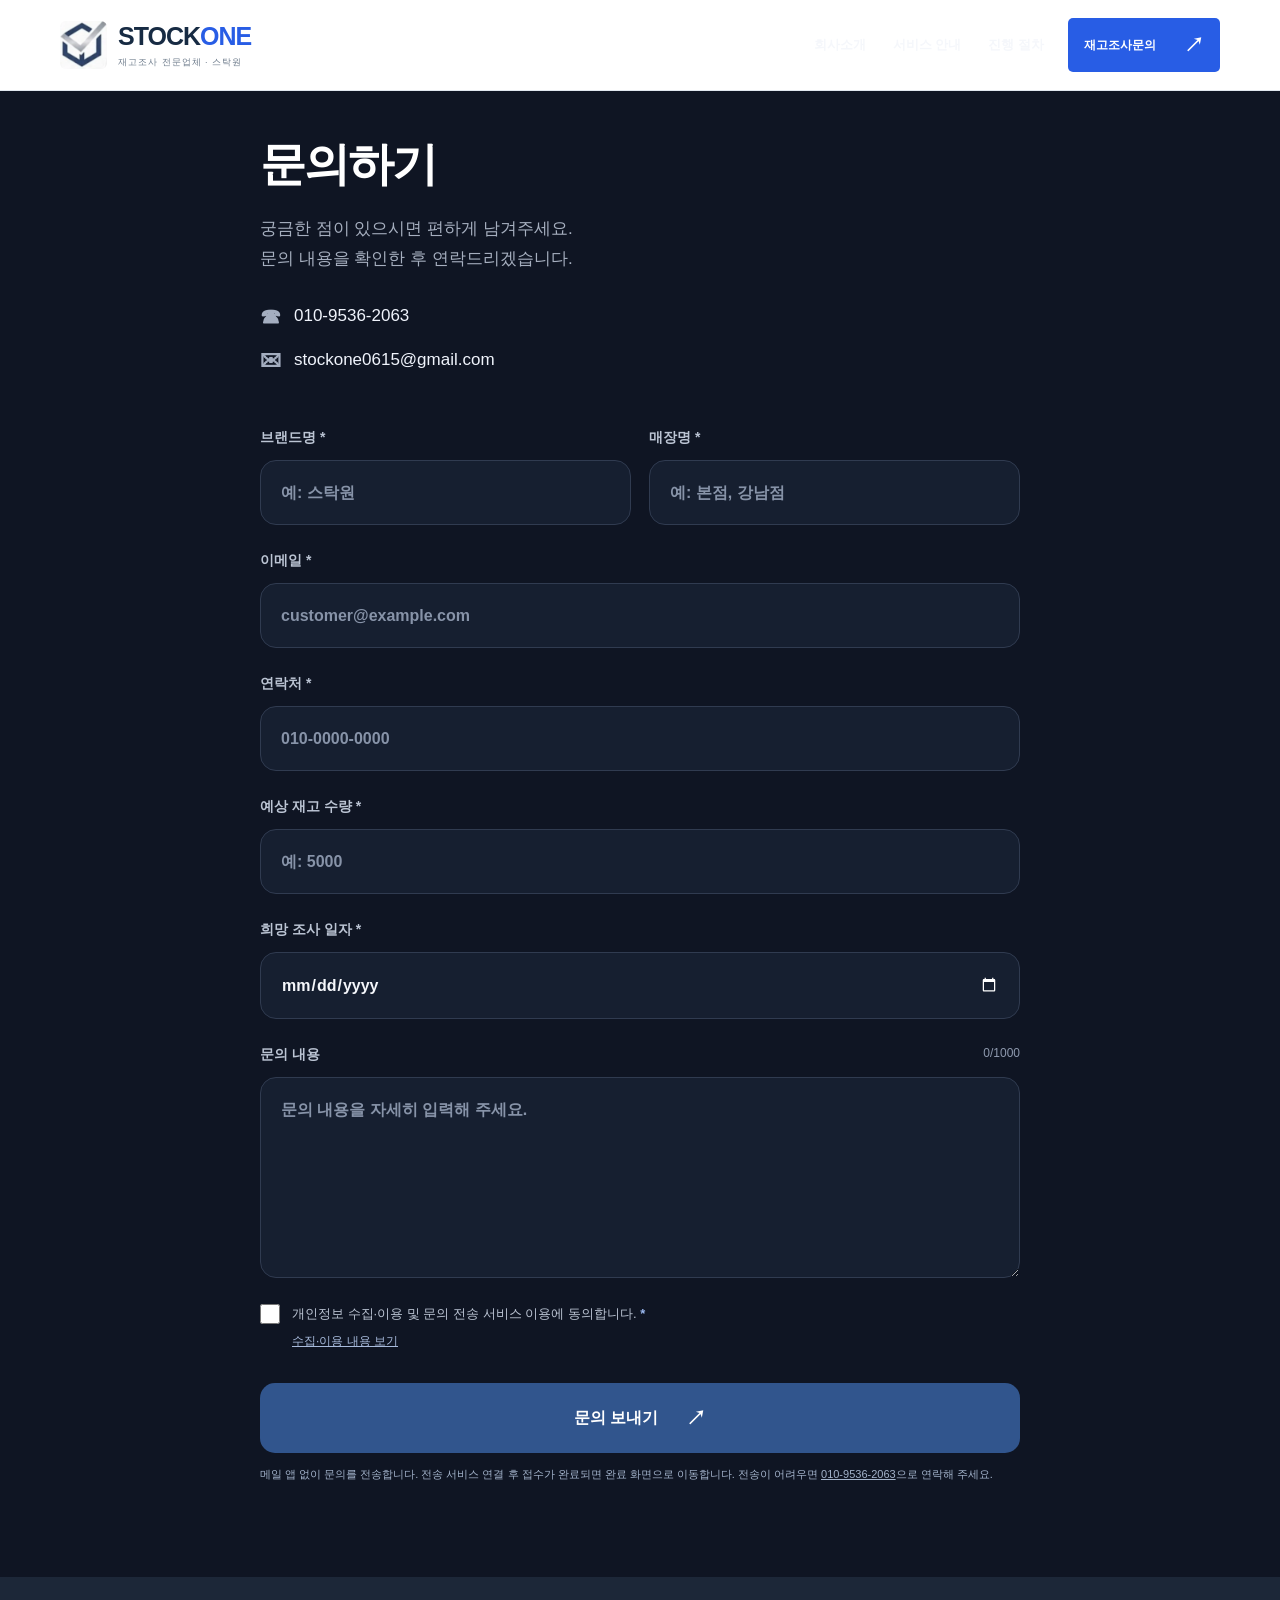
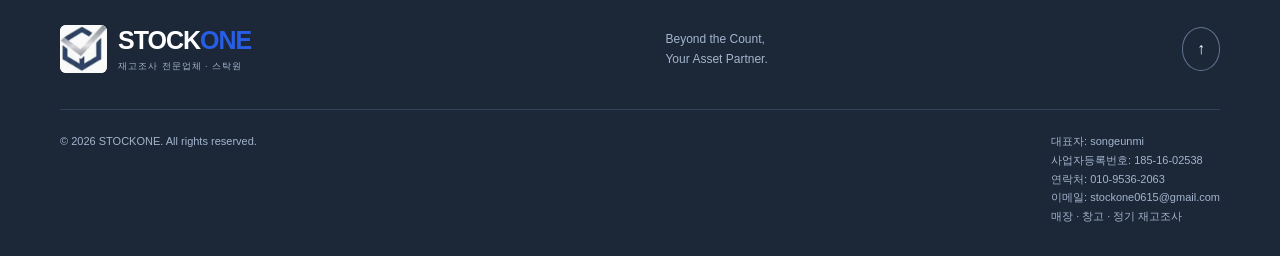
==== commit 156a4611: "Use direct form POST and provider success redirect for clear inquiry completion" ====
--- a/contact.html
+++ b/contact.html
@@ -34,7 +34,7 @@
 <body class="contact-page">
 <a class="skip" href="#main">본문 바로가기</a>
 <header class="header"><div class="header-row wrap"><a class="brand" href="index.html" aria-label="스탁원 홈"><span class="logo" aria-hidden="true"><img src="assets/mobile/stockone-logo.webp" alt="" width="549" height="1280"></span><span class="brand-word">STOCK<b>ONE</b><small>재고조사 전문업체 · 스탁원</small></span></a><nav class="nav" aria-label="주 메뉴"><a href="index.html#about">회사소개</a><a href="index.html#services">서비스 안내</a><a href="index.html#process">진행 절차</a></nav><a class="btn dark inquiry-link" href="contact.html" aria-current="page">재고조사문의 <span>↗</span></a><button class="menu" aria-label="메뉴 열기" aria-expanded="false" aria-controls="mobile-menu"><i></i><i></i></button></div><nav class="mobile" id="mobile-menu" aria-label="모바일 메뉴" hidden><a href="index.html#about">회사소개</a><a href="index.html#services">서비스 안내</a><a href="index.html#process">진행 절차</a><a class="inquiry-link" href="contact.html">재고조사문의</a></nav></header>
-<main id="main" class="contact-screen"><div class="contact-page-wrap"><a class="contact-back" href="index.html">← 홈으로 돌아가기</a><p class="contact-eyebrow">CONTACT US</p><h1 id="inquiry-heading">문의하기</h1><p class="contact-intro">궁금한 점이 있으시면 편하게 남겨주세요.<br>문의 내용을 확인한 후 연락드리겠습니다.</p><div class="contact-methods" aria-label="문의 연락처"><a class="contact-method" href="tel:01095362063"><strong aria-hidden="true">☎</strong><span>010-9536-2063</span></a><a class="contact-method" href="mailto:stockone0615@gmail.com"><strong aria-hidden="true">✉</strong><span>stockone0615@gmail.com</span></a></div><form id="inquiry" class="contact-page-form" aria-labelledby="inquiry-heading" action="https://formsubmit.co/stockone0615@gmail.com" method="POST"><input type="hidden" name="_subject" value="[스탁원] 홈페이지 재고조사 문의"><input type="hidden" name="_template" value="table"><input type="hidden" name="_captcha" value="false"><input type="hidden" name="_url" value="https://a62992063-afk.github.io/stockone-homepage/contact.html"><input type="text" name="_honey" tabindex="-1" autocomplete="off" aria-hidden="true" style="display:none"><div class="contact-first-row"><label>브랜드명 <span aria-hidden="true">*</span><input name="brand" required maxlength="100" autocomplete="organization" placeholder="예: 스탁원"></label><label>매장명 <span aria-hidden="true">*</span><input name="store" required maxlength="100" placeholder="예: 본점, 강남점"></label></div><label>이메일 <span aria-hidden="true">*</span><input type="email" name="email" required maxlength="254" autocomplete="email" inputmode="email" placeholder="customer@example.com"></label><label>연락처 <span aria-hidden="true">*</span><input type="tel" name="phone" required maxlength="40" autocomplete="tel" inputmode="tel" placeholder="010-0000-0000"></label><label>예상 재고 수량 <span aria-hidden="true">*</span><input type="number" name="quantity" required min="1" max="999999999" step="1" inputmode="numeric" placeholder="예: 5000"></label><label>희망 조사 일자 <span aria-hidden="true">*</span><input type="date" name="date" required aria-label="희망 조사 일자"></label><label class="message-label"><span class="message-caption"><span>문의 내용</span><span id="message-count" aria-live="off">0/1000</span></span><textarea name="message" rows="6" maxlength="1000" aria-describedby="message-count" placeholder="문의 내용을 자세히 입력해 주세요."></textarea></label><div class="privacy-consent"><label class="consent-check"><input type="checkbox" name="privacy" required><span>개인정보 수집·이용 및 문의 전송 서비스 이용에 동의합니다. <b aria-hidden="true">*</b></span></label><details class="privacy-details"><summary>수집·이용 내용 보기</summary><p>수집 항목: 브랜드명, 매장명, 이메일, 연락처 및 문의에 작성한 정보<br>이용 목적: 재고조사 상담 및 문의 답변<br>보유 기간: 문의 응대 완료 시까지. 관계 법령에 따른 보관이 필요한 경우 해당 기간까지 보관합니다.<br>문의 전송: 입력한 정보는 외부 전송 서비스 FormSubmit을 거쳐 스탁원 이메일로 전달됩니다. FormSubmit은 제출 내역을 30일간 보관한다고 안내합니다. <a href="https://formsubmit.co/documentation" target="_blank" rel="noopener noreferrer">전송 서비스 안내</a><br>동의를 거부할 수 있으며, 이 경우 전화로 문의하실 수 있습니다.</p></details></div><button class="btn blue" type="submit">문의 보내기 <span aria-hidden="true">↗</span></button><p class="form-note">메일 앱 없이 이 화면에서 문의를 전송합니다. 전송 완료 안내가 나올 때까지 기다려 주세요. 전송이 어려우면 <a href="tel:01095362063">010-9536-2063</a>으로 연락해 주세요.</p><p class="form-status" id="form-status" role="status" tabindex="-1"></p><div class="manual-copy" id="manual-copy" hidden><p>아래 내용을 길게 누르거나 선택해 복사해 주세요.</p><textarea class="copy-manual" id="copy-text" readonly aria-label="복사할 문의 내용"></textarea></div></form></div></main>
+<main id="main" class="contact-screen"><div class="contact-page-wrap"><a class="contact-back" href="index.html">← 홈으로 돌아가기</a><p class="contact-eyebrow">CONTACT US</p><h1 id="inquiry-heading">문의하기</h1><p class="contact-intro">궁금한 점이 있으시면 편하게 남겨주세요.<br>문의 내용을 확인한 후 연락드리겠습니다.</p><div class="contact-methods" aria-label="문의 연락처"><a class="contact-method" href="tel:01095362063"><strong aria-hidden="true">☎</strong><span>010-9536-2063</span></a><a class="contact-method" href="mailto:stockone0615@gmail.com"><strong aria-hidden="true">✉</strong><span>stockone0615@gmail.com</span></a></div><form id="inquiry" class="contact-page-form" aria-labelledby="inquiry-heading" action="https://formsubmit.co/stockone0615@gmail.com" method="POST"><input type="hidden" name="_subject" value="[스탁원] 홈페이지 재고조사 문의"><input type="hidden" name="_template" value="table"><input type="hidden" name="_next" value="https://a62992063-afk.github.io/stockone-homepage/inquiry-complete.html"><input type="hidden" name="_captcha" value="false"><input type="hidden" name="_url" value="https://a62992063-afk.github.io/stockone-homepage/contact.html"><input type="text" name="_honey" tabindex="-1" autocomplete="off" aria-hidden="true" style="display:none"><div class="contact-first-row"><label>브랜드명 <span aria-hidden="true">*</span><input name="brand" required maxlength="100" autocomplete="organization" placeholder="예: 스탁원"></label><label>매장명 <span aria-hidden="true">*</span><input name="store" required maxlength="100" placeholder="예: 본점, 강남점"></label></div><label>이메일 <span aria-hidden="true">*</span><input type="email" name="email" required maxlength="254" autocomplete="email" inputmode="email" placeholder="customer@example.com"></label><label>연락처 <span aria-hidden="true">*</span><input type="tel" name="phone" required maxlength="40" autocomplete="tel" inputmode="tel" placeholder="010-0000-0000"></label><label>예상 재고 수량 <span aria-hidden="true">*</span><input type="number" name="quantity" required min="1" max="999999999" step="1" inputmode="numeric" placeholder="예: 5000"></label><label>희망 조사 일자 <span aria-hidden="true">*</span><input type="date" name="date" required aria-label="희망 조사 일자"></label><label class="message-label"><span class="message-caption"><span>문의 내용</span><span id="message-count" aria-live="off">0/1000</span></span><textarea name="message" rows="6" maxlength="1000" aria-describedby="message-count" placeholder="문의 내용을 자세히 입력해 주세요."></textarea></label><div class="privacy-consent"><label class="consent-check"><input type="checkbox" name="privacy" required><span>개인정보 수집·이용 및 문의 전송 서비스 이용에 동의합니다. <b aria-hidden="true">*</b></span></label><details class="privacy-details"><summary>수집·이용 내용 보기</summary><p>수집 항목: 브랜드명, 매장명, 이메일, 연락처 및 문의에 작성한 정보<br>이용 목적: 재고조사 상담 및 문의 답변<br>보유 기간: 문의 응대 완료 시까지. 관계 법령에 따른 보관이 필요한 경우 해당 기간까지 보관합니다.<br>문의 전송: 입력한 정보는 외부 전송 서비스 FormSubmit을 거쳐 스탁원 이메일로 전달됩니다. FormSubmit은 제출 내역을 30일간 보관한다고 안내합니다. <a href="https://formsubmit.co/documentation" target="_blank" rel="noopener noreferrer">전송 서비스 안내</a><br>동의를 거부할 수 있으며, 이 경우 전화로 문의하실 수 있습니다.</p></details></div><button class="btn blue" type="submit">문의 보내기 <span aria-hidden="true">↗</span></button><p class="form-note">메일 앱 없이 문의를 전송합니다. 전송 서비스 연결 후 접수가 완료되면 완료 화면으로 이동합니다. 전송이 어려우면 <a href="tel:01095362063">010-9536-2063</a>으로 연락해 주세요.</p><p class="form-status" id="form-status" role="status" tabindex="-1"></p><div class="manual-copy" id="manual-copy" hidden><p>아래 내용을 길게 누르거나 선택해 복사해 주세요.</p><textarea class="copy-manual" id="copy-text" readonly aria-label="복사할 문의 내용"></textarea></div></form></div></main>
 <footer class="footer"><div class="wrap"><div class="footer-top"><a class="brand" href="index.html" aria-label="스탁원 홈"><span class="logo" aria-hidden="true"><img src="assets/mobile/stockone-logo.webp" alt="" width="549" height="1280"></span><span class="brand-word">STOCK<b>ONE</b><small>재고조사 전문업체 · 스탁원</small></span></a><p>Beyond the Count,<br>Your Asset Partner.</p><a class="back" href="#" aria-label="페이지 맨 위로">↑</a></div><div class="footer-bottom"><span>© <span id="year">2026</span> STOCKONE. All rights reserved.</span><span>대표자: songeunmi<br>사업자등록번호: 185-16-02538<br>연락처: <a href="tel:01095362063">010-9536-2063</a><br>이메일: <a href="mailto:stockone0615@gmail.com">stockone0615@gmail.com</a><br>매장 · 창고 · 정기 재고조사</span></div></div></footer>
 
 <script>
@@ -45,56 +45,24 @@
 document.addEventListener('keydown',event=>{if(event.key==='Escape')closeMenu();});
 window.matchMedia('(min-width:701px)').addEventListener('change',event=>{if(event.matches)closeMenu();});
 document.querySelector('#year').textContent=new Date().getFullYear();
-document.querySelector('#inquiry').addEventListener('submit', async event => {
-  event.preventDefault();
+document.querySelector('#inquiry').addEventListener('submit', event => {
   const form = event.currentTarget;
-  if (!form.reportValidity() || form.dataset.sending === 'true') return;
+  if (!form.reportValidity()) { event.preventDefault(); return; }
+  if (form.dataset.sending === 'true') { event.preventDefault(); return; }
+  // Submit directly to the mail service. Its success redirect, rather than a
+  // browser CORS response or timer, opens the confirmation screen.
+  form.dataset.sending = 'true';
   const button = form.querySelector('button[type="submit"]');
-  const status = document.querySelector('#form-status');
-  const originalButton = button.innerHTML;
-  const data = new FormData(form);
-  // Keep the visitor's email field for the provider's Reply-To header.
-  const fields = {
-    '브랜드명': data.get('brand'), '매장명': data.get('store'),
-    'email': data.get('email'), '연락처': data.get('phone'),
-    '예상 재고 수량': data.get('quantity'), '희망 조사 일자': data.get('date'),
-    '문의 내용': data.get('message'), '개인정보 동의': '동의',
-    '_subject': '[스탁원 재고조사 문의] ' + data.get('brand') + ' / ' + data.get('store'),
-    '_template': 'table', '_captcha': 'false', '_honey': data.get('_honey') || '',
-    '_url': 'https://a62992063-afk.github.io/stockone-homepage/contact.html'
-  };
-  form.dataset.sending = 'true';
   button.disabled = true;
   button.textContent = '전송 중…';
-  status.textContent = '문의 내용을 전송하고 있습니다. 잠시 기다려 주세요.';
-  const controller = new AbortController();
-  const timer = setTimeout(() => controller.abort(), 20000);
-  try {
-    const response = await fetch('https://formsubmit.co/ajax/stockone0615@gmail.com', {
-      method: 'POST',
-      headers: { 'Content-Type': 'application/json', 'Accept': 'application/json' },
-      body: JSON.stringify(fields), signal: controller.signal
-    });
-    if (!response.ok) throw new Error('HTTP ' + response.status);
-    const result = await response.json();
-    const message = String(result.message || '');
-    if (/activat|confirm.{0,30}email|email.{0,30}confirm/i.test(message)) {
-      status.textContent = '현재 문의 수신 설정을 확인 중입니다. 아직 문의가 접수되지 않았습니다. 010-9536-2063으로 연락해 주세요.';
-      return;
-    }
-    if (result.success !== true && result.success !== 'true') throw new Error('Provider rejected submission');
-    form.reset();
-    document.querySelector('#message-count').textContent = '0/1000';
-    status.textContent = '문의가 접수되었습니다. 내용을 확인한 후 연락드리겠습니다.';
-    status.focus();
-  } catch (error) {
-    status.textContent = '전송 완료를 확인하지 못했습니다. 입력 내용은 유지됩니다. 연결을 확인한 뒤 다시 시도하거나 010-9536-2063으로 연락해 주세요.';
-  } finally {
-    clearTimeout(timer);
-    form.dataset.sending = 'false';
-    button.disabled = false;
-    button.innerHTML = originalButton;
-  }
+  document.querySelector('#form-status').textContent = '전송 서비스에 연결 중입니다. 접수가 완료되면 완료 화면으로 이동합니다.';
+});
+window.addEventListener('pageshow', () => {
+  const form = document.querySelector('#inquiry');
+  form.dataset.sending = 'false';
+  const button = form.querySelector('button[type="submit"]');
+  button.disabled = false;
+  button.innerHTML = '문의 보내기 <span aria-hidden="true">↗</span>';
 });
 </script>
 <script>const messageField=document.querySelector('textarea[name="message"]');messageField.addEventListener('input',()=>{document.querySelector('#message-count').textContent=messageField.value.length+'/1000';});</script>
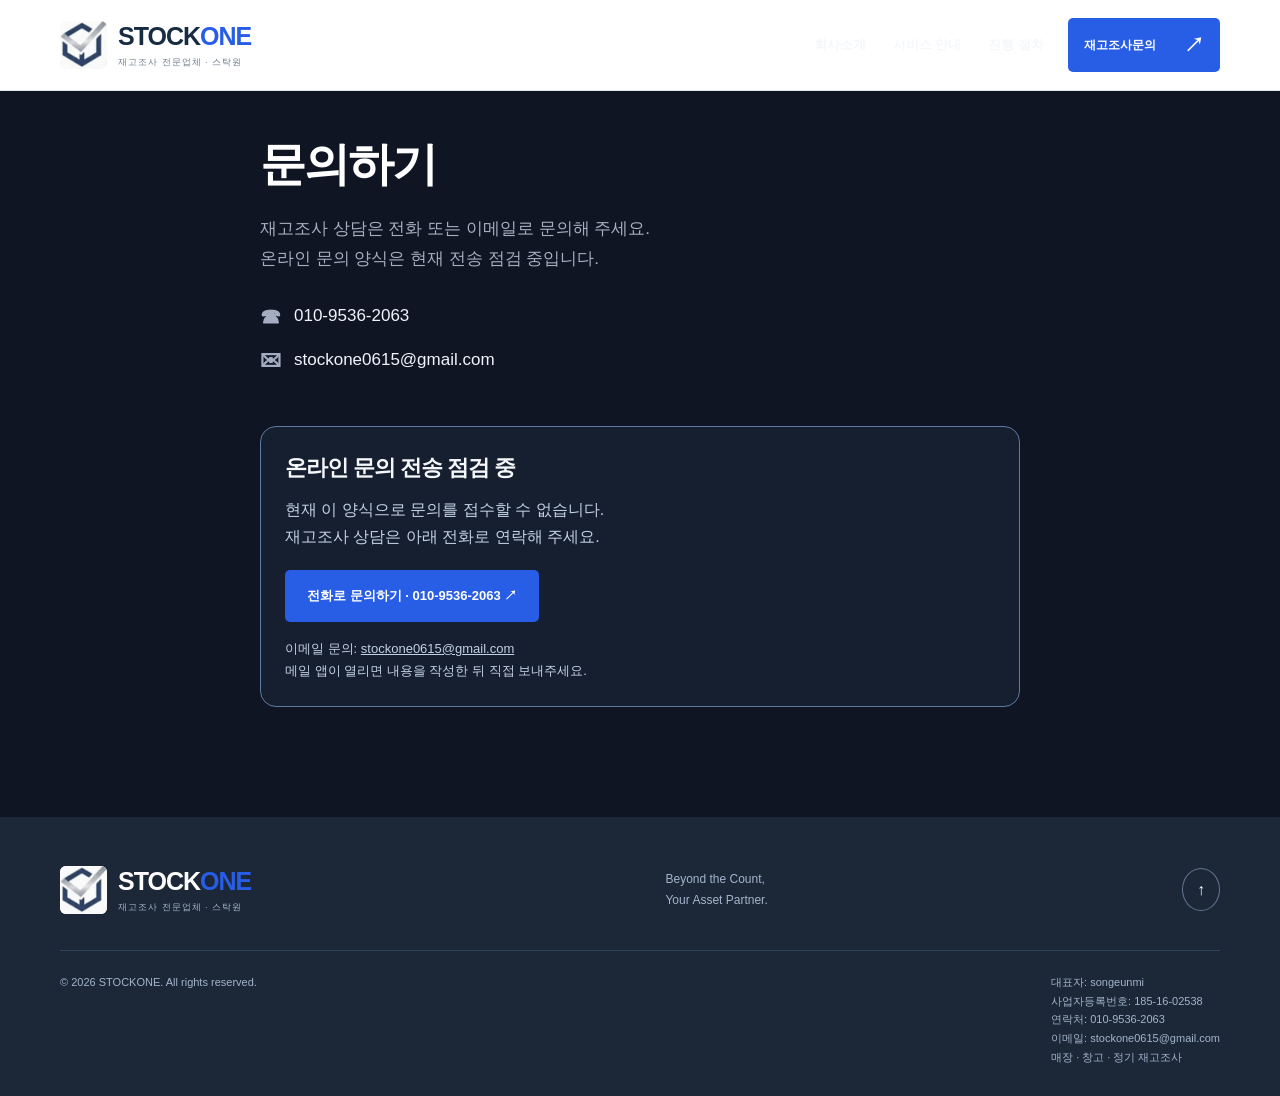
==== commit 3506a4ae: "Stop routing customers to unavailable mail service and prepare verified replacement" ====
--- a/contact.html
+++ b/contact.html
@@ -34,7 +34,7 @@
 <body class="contact-page">
 <a class="skip" href="#main">본문 바로가기</a>
 <header class="header"><div class="header-row wrap"><a class="brand" href="index.html" aria-label="스탁원 홈"><span class="logo" aria-hidden="true"><img src="assets/mobile/stockone-logo.webp" alt="" width="549" height="1280"></span><span class="brand-word">STOCK<b>ONE</b><small>재고조사 전문업체 · 스탁원</small></span></a><nav class="nav" aria-label="주 메뉴"><a href="index.html#about">회사소개</a><a href="index.html#services">서비스 안내</a><a href="index.html#process">진행 절차</a></nav><a class="btn dark inquiry-link" href="contact.html" aria-current="page">재고조사문의 <span>↗</span></a><button class="menu" aria-label="메뉴 열기" aria-expanded="false" aria-controls="mobile-menu"><i></i><i></i></button></div><nav class="mobile" id="mobile-menu" aria-label="모바일 메뉴" hidden><a href="index.html#about">회사소개</a><a href="index.html#services">서비스 안내</a><a href="index.html#process">진행 절차</a><a class="inquiry-link" href="contact.html">재고조사문의</a></nav></header>
-<main id="main" class="contact-screen"><div class="contact-page-wrap"><a class="contact-back" href="index.html">← 홈으로 돌아가기</a><p class="contact-eyebrow">CONTACT US</p><h1 id="inquiry-heading">문의하기</h1><p class="contact-intro">궁금한 점이 있으시면 편하게 남겨주세요.<br>문의 내용을 확인한 후 연락드리겠습니다.</p><div class="contact-methods" aria-label="문의 연락처"><a class="contact-method" href="tel:01095362063"><strong aria-hidden="true">☎</strong><span>010-9536-2063</span></a><a class="contact-method" href="mailto:stockone0615@gmail.com"><strong aria-hidden="true">✉</strong><span>stockone0615@gmail.com</span></a></div><form id="inquiry" class="contact-page-form" aria-labelledby="inquiry-heading" action="https://formsubmit.co/stockone0615@gmail.com" method="POST"><input type="hidden" name="_subject" value="[스탁원] 홈페이지 재고조사 문의"><input type="hidden" name="_template" value="table"><input type="hidden" name="_next" value="https://a62992063-afk.github.io/stockone-homepage/inquiry-complete.html"><input type="hidden" name="_captcha" value="false"><input type="hidden" name="_url" value="https://a62992063-afk.github.io/stockone-homepage/contact.html"><input type="text" name="_honey" tabindex="-1" autocomplete="off" aria-hidden="true" style="display:none"><div class="contact-first-row"><label>브랜드명 <span aria-hidden="true">*</span><input name="brand" required maxlength="100" autocomplete="organization" placeholder="예: 스탁원"></label><label>매장명 <span aria-hidden="true">*</span><input name="store" required maxlength="100" placeholder="예: 본점, 강남점"></label></div><label>이메일 <span aria-hidden="true">*</span><input type="email" name="email" required maxlength="254" autocomplete="email" inputmode="email" placeholder="customer@example.com"></label><label>연락처 <span aria-hidden="true">*</span><input type="tel" name="phone" required maxlength="40" autocomplete="tel" inputmode="tel" placeholder="010-0000-0000"></label><label>예상 재고 수량 <span aria-hidden="true">*</span><input type="number" name="quantity" required min="1" max="999999999" step="1" inputmode="numeric" placeholder="예: 5000"></label><label>희망 조사 일자 <span aria-hidden="true">*</span><input type="date" name="date" required aria-label="희망 조사 일자"></label><label class="message-label"><span class="message-caption"><span>문의 내용</span><span id="message-count" aria-live="off">0/1000</span></span><textarea name="message" rows="6" maxlength="1000" aria-describedby="message-count" placeholder="문의 내용을 자세히 입력해 주세요."></textarea></label><div class="privacy-consent"><label class="consent-check"><input type="checkbox" name="privacy" required><span>개인정보 수집·이용 및 문의 전송 서비스 이용에 동의합니다. <b aria-hidden="true">*</b></span></label><details class="privacy-details"><summary>수집·이용 내용 보기</summary><p>수집 항목: 브랜드명, 매장명, 이메일, 연락처 및 문의에 작성한 정보<br>이용 목적: 재고조사 상담 및 문의 답변<br>보유 기간: 문의 응대 완료 시까지. 관계 법령에 따른 보관이 필요한 경우 해당 기간까지 보관합니다.<br>문의 전송: 입력한 정보는 외부 전송 서비스 FormSubmit을 거쳐 스탁원 이메일로 전달됩니다. FormSubmit은 제출 내역을 30일간 보관한다고 안내합니다. <a href="https://formsubmit.co/documentation" target="_blank" rel="noopener noreferrer">전송 서비스 안내</a><br>동의를 거부할 수 있으며, 이 경우 전화로 문의하실 수 있습니다.</p></details></div><button class="btn blue" type="submit">문의 보내기 <span aria-hidden="true">↗</span></button><p class="form-note">메일 앱 없이 문의를 전송합니다. 전송 서비스 연결 후 접수가 완료되면 완료 화면으로 이동합니다. 전송이 어려우면 <a href="tel:01095362063">010-9536-2063</a>으로 연락해 주세요.</p><p class="form-status" id="form-status" role="status" tabindex="-1"></p><div class="manual-copy" id="manual-copy" hidden><p>아래 내용을 길게 누르거나 선택해 복사해 주세요.</p><textarea class="copy-manual" id="copy-text" readonly aria-label="복사할 문의 내용"></textarea></div></form></div></main>
+<main id="main" class="contact-screen"><div class="contact-page-wrap"><a class="contact-back" href="index.html">← 홈으로 돌아가기</a><p class="contact-eyebrow">CONTACT US</p><h1 id="inquiry-heading">문의하기</h1><p class="contact-intro">재고조사 상담은 전화 또는 이메일로 문의해 주세요.<br>온라인 문의 양식은 현재 전송 점검 중입니다.</p><div class="contact-methods" aria-label="문의 연락처"><a class="contact-method" href="tel:01095362063"><strong aria-hidden="true">☎</strong><span>010-9536-2063</span></a><a class="contact-method" href="mailto:stockone0615@gmail.com"><strong aria-hidden="true">✉</strong><span>stockone0615@gmail.com</span></a></div><section id="inquiry-availability" role="status" style="padding:24px;border:1px solid #607aa2;border-radius:16px;background:#161f30;margin:0 0 30px"><h2 style="font-size:22px;margin:0 0 12px">온라인 문의 전송 점검 중</h2><p style="color:#c2d2e5;margin:0 0 20px">현재 이 양식으로 문의를 접수할 수 없습니다.<br>재고조사 상담은 아래 전화로 연락해 주세요.</p><a class="btn blue" href="tel:01095362063">전화로 문의하기 · 010-9536-2063 ↗</a><p style="font-size:13px;color:#c2d2e5;margin:16px 0 0">이메일 문의: <a href="mailto:stockone0615@gmail.com" style="text-decoration:underline">stockone0615@gmail.com</a><br>메일 앱이 열리면 내용을 작성한 뒤 직접 보내주세요.</p></section><form id="inquiry" hidden class="contact-page-form" aria-labelledby="inquiry-heading" action="https://api.web3forms.com/submit" method="POST"><input type="hidden" name="access_key" value=""><input type="hidden" name="subject" value="[스탁원] 홈페이지 재고조사 문의"><input type="hidden" name="redirect" value="https://a62992063-afk.github.io/stockone-homepage/inquiry-complete.html"><input type="checkbox" name="botcheck" tabindex="-1" aria-hidden="true" style="display:none"><div class="contact-first-row"><label>브랜드명 <span aria-hidden="true">*</span><input name="brand" required maxlength="100" autocomplete="organization" placeholder="예: 스탁원"></label><label>매장명 <span aria-hidden="true">*</span><input name="store" required maxlength="100" placeholder="예: 본점, 강남점"></label></div><label>이메일 <span aria-hidden="true">*</span><input type="email" name="email" required maxlength="254" autocomplete="email" inputmode="email" placeholder="customer@example.com"></label><label>연락처 <span aria-hidden="true">*</span><input type="tel" name="phone" required maxlength="40" autocomplete="tel" inputmode="tel" placeholder="010-0000-0000"></label><label>예상 재고 수량 <span aria-hidden="true">*</span><input type="number" name="quantity" required min="1" max="999999999" step="1" inputmode="numeric" placeholder="예: 5000"></label><label>희망 조사 일자 <span aria-hidden="true">*</span><input type="date" name="date" required aria-label="희망 조사 일자"></label><label class="message-label"><span class="message-caption"><span>문의 내용</span><span id="message-count" aria-live="off">0/1000</span></span><textarea name="message" rows="6" maxlength="1000" aria-describedby="message-count" placeholder="문의 내용을 자세히 입력해 주세요."></textarea></label><div class="privacy-consent"><label class="consent-check"><input type="checkbox" name="privacy" required><span>개인정보 수집·이용 및 문의 전송 서비스 이용에 동의합니다. <b aria-hidden="true">*</b></span></label><details class="privacy-details"><summary>수집·이용 내용 보기</summary><p>수집 항목: 브랜드명, 매장명, 이메일, 연락처 및 문의에 작성한 정보<br>이용 목적: 재고조사 상담 및 문의 답변<br>보유 기간: 문의 응대 완료 시까지. 관계 법령에 따른 보관이 필요한 경우 해당 기간까지 보관합니다.<br>문의 전송: 입력한 정보는 외부 전송 서비스 Web3Forms를 거쳐 스탁원 이메일로 전달됩니다. <a href="https://web3forms.com/privacy" target="_blank" rel="noopener noreferrer">전송 서비스 개인정보 안내</a><br>동의를 거부할 수 있으며, 이 경우 전화로 문의하실 수 있습니다.</p></details></div><button class="btn blue" type="submit">문의 보내기 <span aria-hidden="true">↗</span></button><p class="form-note">메일 앱 없이 문의를 전송합니다. 전송 서비스 연결 후 접수가 완료되면 완료 화면으로 이동합니다. 전송이 어려우면 <a href="tel:01095362063">010-9536-2063</a>으로 연락해 주세요.</p><p class="form-status" id="form-status" role="status" tabindex="-1"></p><div class="manual-copy" id="manual-copy" hidden><p>아래 내용을 길게 누르거나 선택해 복사해 주세요.</p><textarea class="copy-manual" id="copy-text" readonly aria-label="복사할 문의 내용"></textarea></div></form></div></main>
 <footer class="footer"><div class="wrap"><div class="footer-top"><a class="brand" href="index.html" aria-label="스탁원 홈"><span class="logo" aria-hidden="true"><img src="assets/mobile/stockone-logo.webp" alt="" width="549" height="1280"></span><span class="brand-word">STOCK<b>ONE</b><small>재고조사 전문업체 · 스탁원</small></span></a><p>Beyond the Count,<br>Your Asset Partner.</p><a class="back" href="#" aria-label="페이지 맨 위로">↑</a></div><div class="footer-bottom"><span>© <span id="year">2026</span> STOCKONE. All rights reserved.</span><span>대표자: songeunmi<br>사업자등록번호: 185-16-02538<br>연락처: <a href="tel:01095362063">010-9536-2063</a><br>이메일: <a href="mailto:stockone0615@gmail.com">stockone0615@gmail.com</a><br>매장 · 창고 · 정기 재고조사</span></div></div></footer>
 
 <script>
@@ -45,22 +45,29 @@
 document.addEventListener('keydown',event=>{if(event.key==='Escape')closeMenu();});
 window.matchMedia('(min-width:701px)').addEventListener('change',event=>{if(event.matches)closeMenu();});
 document.querySelector('#year').textContent=new Date().getFullYear();
-document.querySelector('#inquiry').addEventListener('submit', event => {
+const inquiryForm = document.querySelector('#inquiry');
+const accessKey = inquiryForm.querySelector('[name="access_key"]').value.trim();
+const inquiryReady = /^[0-9a-f]{8}-(?:[0-9a-f]{4}-){3}[0-9a-f]{12}$/i.test(accessKey);
+if (inquiryReady) {
+  inquiryForm.hidden = false;
+  document.querySelector('#inquiry-availability').hidden = true;
+  document.querySelector('.contact-intro').innerHTML = '궁금한 점이 있으시면 편하게 남겨주세요.<br>문의 내용을 확인한 후 연락드리겠습니다.';
+}
+inquiryForm.addEventListener('submit', event => {
   const form = event.currentTarget;
-  if (!form.reportValidity()) { event.preventDefault(); return; }
-  if (form.dataset.sending === 'true') { event.preventDefault(); return; }
-  // Submit directly to the mail service. Its success redirect, rather than a
-  // browser CORS response or timer, opens the confirmation screen.
+  if (!inquiryReady || !form.reportValidity() || form.dataset.sending === 'true') {
+    event.preventDefault();
+    return;
+  }
   form.dataset.sending = 'true';
   const button = form.querySelector('button[type="submit"]');
   button.disabled = true;
   button.textContent = '전송 중…';
-  document.querySelector('#form-status').textContent = '전송 서비스에 연결 중입니다. 접수가 완료되면 완료 화면으로 이동합니다.';
+  document.querySelector('#form-status').textContent = '문의가 접수되면 완료 화면으로 이동합니다.';
 });
 window.addEventListener('pageshow', () => {
-  const form = document.querySelector('#inquiry');
-  form.dataset.sending = 'false';
-  const button = form.querySelector('button[type="submit"]');
+  inquiryForm.dataset.sending = 'false';
+  const button = inquiryForm.querySelector('button[type="submit"]');
   button.disabled = false;
   button.innerHTML = '문의 보내기 <span aria-hidden="true">↗</span>';
 });
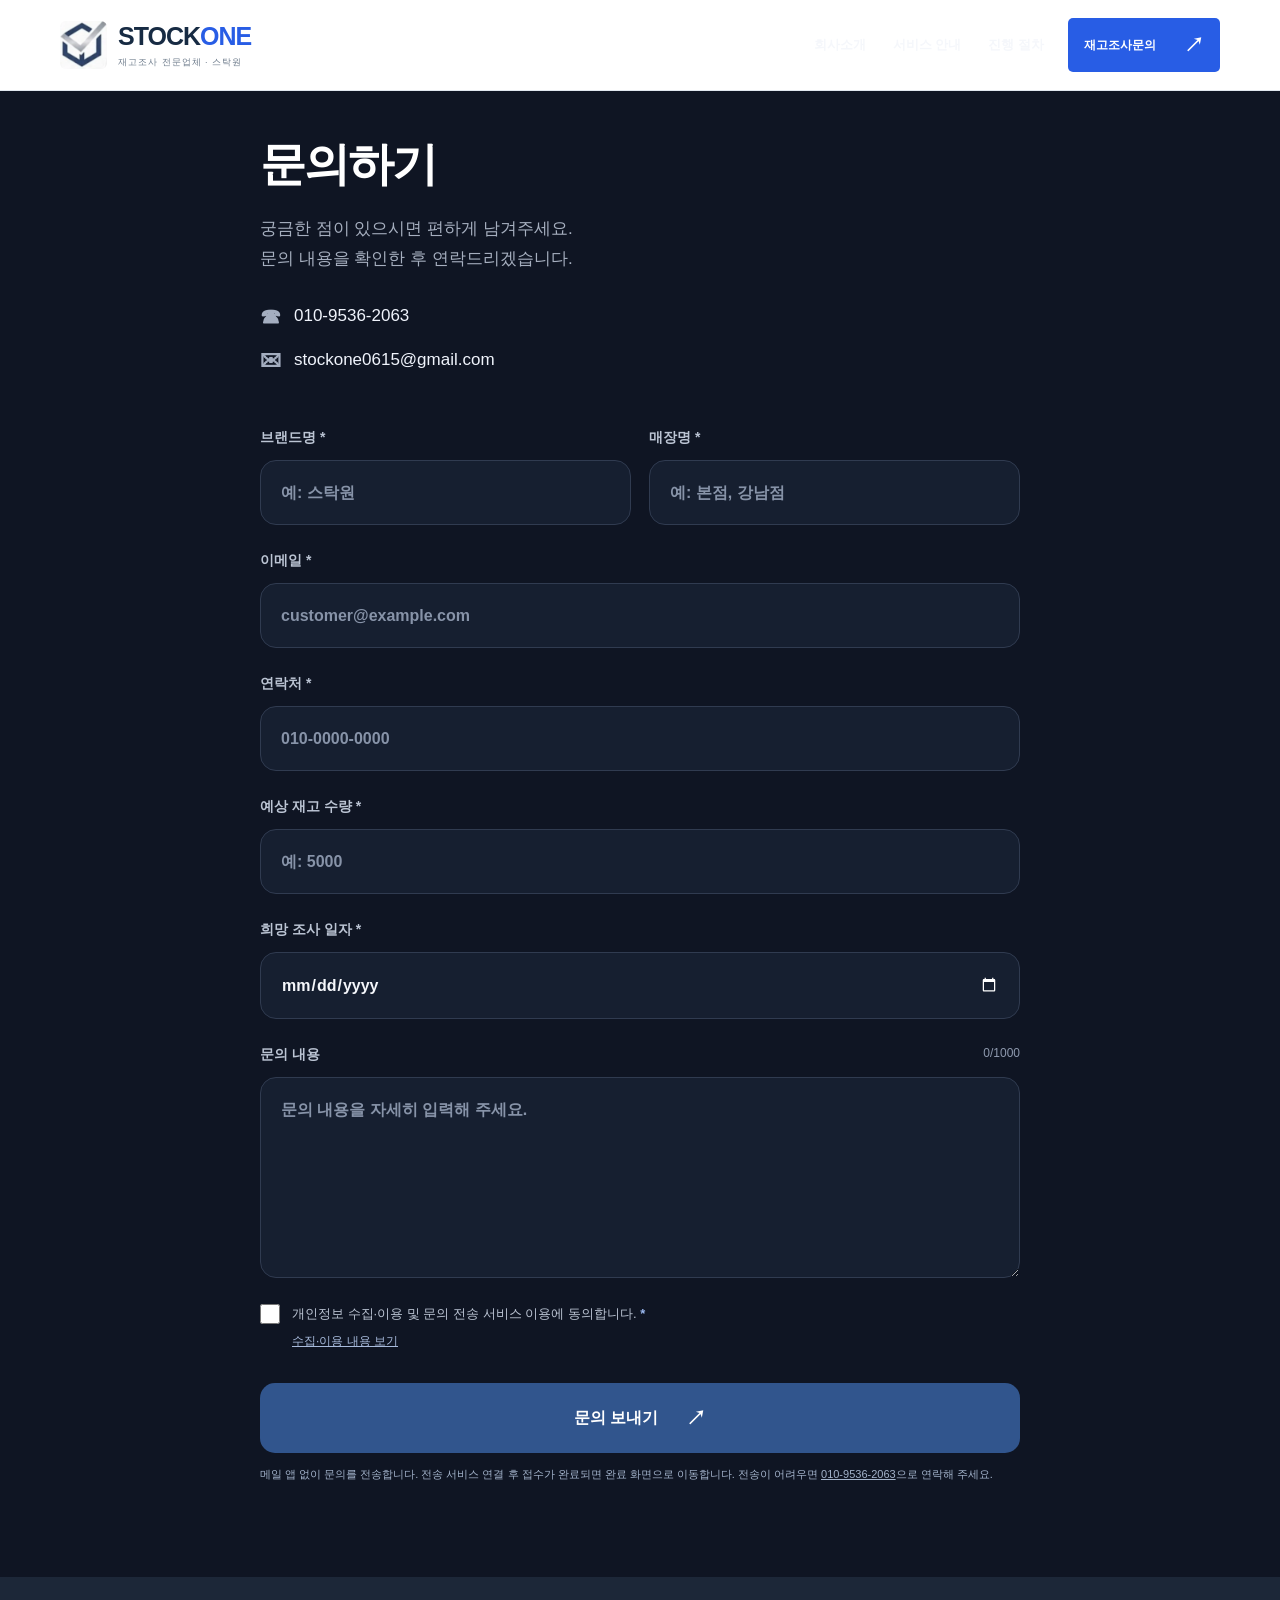
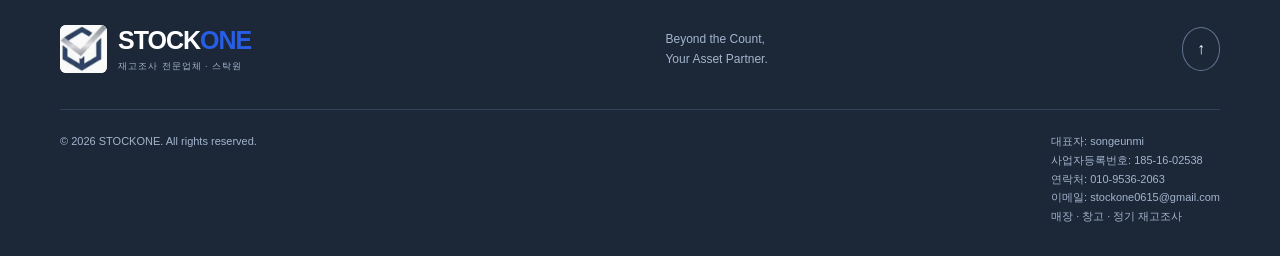
==== commit 678ccf34: "Connect verified Web3Forms key and enable contact inquiries" ====
--- a/contact.html
+++ b/contact.html
@@ -34,7 +34,7 @@
 <body class="contact-page">
 <a class="skip" href="#main">본문 바로가기</a>
 <header class="header"><div class="header-row wrap"><a class="brand" href="index.html" aria-label="스탁원 홈"><span class="logo" aria-hidden="true"><img src="assets/mobile/stockone-logo.webp" alt="" width="549" height="1280"></span><span class="brand-word">STOCK<b>ONE</b><small>재고조사 전문업체 · 스탁원</small></span></a><nav class="nav" aria-label="주 메뉴"><a href="index.html#about">회사소개</a><a href="index.html#services">서비스 안내</a><a href="index.html#process">진행 절차</a></nav><a class="btn dark inquiry-link" href="contact.html" aria-current="page">재고조사문의 <span>↗</span></a><button class="menu" aria-label="메뉴 열기" aria-expanded="false" aria-controls="mobile-menu"><i></i><i></i></button></div><nav class="mobile" id="mobile-menu" aria-label="모바일 메뉴" hidden><a href="index.html#about">회사소개</a><a href="index.html#services">서비스 안내</a><a href="index.html#process">진행 절차</a><a class="inquiry-link" href="contact.html">재고조사문의</a></nav></header>
-<main id="main" class="contact-screen"><div class="contact-page-wrap"><a class="contact-back" href="index.html">← 홈으로 돌아가기</a><p class="contact-eyebrow">CONTACT US</p><h1 id="inquiry-heading">문의하기</h1><p class="contact-intro">재고조사 상담은 전화 또는 이메일로 문의해 주세요.<br>온라인 문의 양식은 현재 전송 점검 중입니다.</p><div class="contact-methods" aria-label="문의 연락처"><a class="contact-method" href="tel:01095362063"><strong aria-hidden="true">☎</strong><span>010-9536-2063</span></a><a class="contact-method" href="mailto:stockone0615@gmail.com"><strong aria-hidden="true">✉</strong><span>stockone0615@gmail.com</span></a></div><section id="inquiry-availability" role="status" style="padding:24px;border:1px solid #607aa2;border-radius:16px;background:#161f30;margin:0 0 30px"><h2 style="font-size:22px;margin:0 0 12px">온라인 문의 전송 점검 중</h2><p style="color:#c2d2e5;margin:0 0 20px">현재 이 양식으로 문의를 접수할 수 없습니다.<br>재고조사 상담은 아래 전화로 연락해 주세요.</p><a class="btn blue" href="tel:01095362063">전화로 문의하기 · 010-9536-2063 ↗</a><p style="font-size:13px;color:#c2d2e5;margin:16px 0 0">이메일 문의: <a href="mailto:stockone0615@gmail.com" style="text-decoration:underline">stockone0615@gmail.com</a><br>메일 앱이 열리면 내용을 작성한 뒤 직접 보내주세요.</p></section><form id="inquiry" hidden class="contact-page-form" aria-labelledby="inquiry-heading" action="https://api.web3forms.com/submit" method="POST"><input type="hidden" name="access_key" value=""><input type="hidden" name="subject" value="[스탁원] 홈페이지 재고조사 문의"><input type="hidden" name="redirect" value="https://a62992063-afk.github.io/stockone-homepage/inquiry-complete.html"><input type="checkbox" name="botcheck" tabindex="-1" aria-hidden="true" style="display:none"><div class="contact-first-row"><label>브랜드명 <span aria-hidden="true">*</span><input name="brand" required maxlength="100" autocomplete="organization" placeholder="예: 스탁원"></label><label>매장명 <span aria-hidden="true">*</span><input name="store" required maxlength="100" placeholder="예: 본점, 강남점"></label></div><label>이메일 <span aria-hidden="true">*</span><input type="email" name="email" required maxlength="254" autocomplete="email" inputmode="email" placeholder="customer@example.com"></label><label>연락처 <span aria-hidden="true">*</span><input type="tel" name="phone" required maxlength="40" autocomplete="tel" inputmode="tel" placeholder="010-0000-0000"></label><label>예상 재고 수량 <span aria-hidden="true">*</span><input type="number" name="quantity" required min="1" max="999999999" step="1" inputmode="numeric" placeholder="예: 5000"></label><label>희망 조사 일자 <span aria-hidden="true">*</span><input type="date" name="date" required aria-label="희망 조사 일자"></label><label class="message-label"><span class="message-caption"><span>문의 내용</span><span id="message-count" aria-live="off">0/1000</span></span><textarea name="message" rows="6" maxlength="1000" aria-describedby="message-count" placeholder="문의 내용을 자세히 입력해 주세요."></textarea></label><div class="privacy-consent"><label class="consent-check"><input type="checkbox" name="privacy" required><span>개인정보 수집·이용 및 문의 전송 서비스 이용에 동의합니다. <b aria-hidden="true">*</b></span></label><details class="privacy-details"><summary>수집·이용 내용 보기</summary><p>수집 항목: 브랜드명, 매장명, 이메일, 연락처 및 문의에 작성한 정보<br>이용 목적: 재고조사 상담 및 문의 답변<br>보유 기간: 문의 응대 완료 시까지. 관계 법령에 따른 보관이 필요한 경우 해당 기간까지 보관합니다.<br>문의 전송: 입력한 정보는 외부 전송 서비스 Web3Forms를 거쳐 스탁원 이메일로 전달됩니다. <a href="https://web3forms.com/privacy" target="_blank" rel="noopener noreferrer">전송 서비스 개인정보 안내</a><br>동의를 거부할 수 있으며, 이 경우 전화로 문의하실 수 있습니다.</p></details></div><button class="btn blue" type="submit">문의 보내기 <span aria-hidden="true">↗</span></button><p class="form-note">메일 앱 없이 문의를 전송합니다. 전송 서비스 연결 후 접수가 완료되면 완료 화면으로 이동합니다. 전송이 어려우면 <a href="tel:01095362063">010-9536-2063</a>으로 연락해 주세요.</p><p class="form-status" id="form-status" role="status" tabindex="-1"></p><div class="manual-copy" id="manual-copy" hidden><p>아래 내용을 길게 누르거나 선택해 복사해 주세요.</p><textarea class="copy-manual" id="copy-text" readonly aria-label="복사할 문의 내용"></textarea></div></form></div></main>
+<main id="main" class="contact-screen"><div class="contact-page-wrap"><a class="contact-back" href="index.html">← 홈으로 돌아가기</a><p class="contact-eyebrow">CONTACT US</p><h1 id="inquiry-heading">문의하기</h1><p class="contact-intro">재고조사 상담은 전화 또는 이메일로 문의해 주세요.<br>온라인 문의 양식은 현재 전송 점검 중입니다.</p><div class="contact-methods" aria-label="문의 연락처"><a class="contact-method" href="tel:01095362063"><strong aria-hidden="true">☎</strong><span>010-9536-2063</span></a><a class="contact-method" href="mailto:stockone0615@gmail.com"><strong aria-hidden="true">✉</strong><span>stockone0615@gmail.com</span></a></div><section id="inquiry-availability" role="status" style="padding:24px;border:1px solid #607aa2;border-radius:16px;background:#161f30;margin:0 0 30px"><h2 style="font-size:22px;margin:0 0 12px">온라인 문의 전송 점검 중</h2><p style="color:#c2d2e5;margin:0 0 20px">현재 이 양식으로 문의를 접수할 수 없습니다.<br>재고조사 상담은 아래 전화로 연락해 주세요.</p><a class="btn blue" href="tel:01095362063">전화로 문의하기 · 010-9536-2063 ↗</a><p style="font-size:13px;color:#c2d2e5;margin:16px 0 0">이메일 문의: <a href="mailto:stockone0615@gmail.com" style="text-decoration:underline">stockone0615@gmail.com</a><br>메일 앱이 열리면 내용을 작성한 뒤 직접 보내주세요.</p></section><form id="inquiry" hidden class="contact-page-form" aria-labelledby="inquiry-heading" action="https://api.web3forms.com/submit" method="POST"><input type="hidden" name="access_key" value="ae4c6334-6f9d-4d83-ad25-94566c46c516"><input type="hidden" name="subject" value="[스탁원] 홈페이지 재고조사 문의"><input type="hidden" name="redirect" value="https://a62992063-afk.github.io/stockone-homepage/inquiry-complete.html"><input type="checkbox" name="botcheck" tabindex="-1" aria-hidden="true" style="display:none"><div class="contact-first-row"><label>브랜드명 <span aria-hidden="true">*</span><input name="brand" required maxlength="100" autocomplete="organization" placeholder="예: 스탁원"></label><label>매장명 <span aria-hidden="true">*</span><input name="store" required maxlength="100" placeholder="예: 본점, 강남점"></label></div><label>이메일 <span aria-hidden="true">*</span><input type="email" name="email" required maxlength="254" autocomplete="email" inputmode="email" placeholder="customer@example.com"></label><label>연락처 <span aria-hidden="true">*</span><input type="tel" name="phone" required maxlength="40" autocomplete="tel" inputmode="tel" placeholder="010-0000-0000"></label><label>예상 재고 수량 <span aria-hidden="true">*</span><input type="number" name="quantity" required min="1" max="999999999" step="1" inputmode="numeric" placeholder="예: 5000"></label><label>희망 조사 일자 <span aria-hidden="true">*</span><input type="date" name="date" required aria-label="희망 조사 일자"></label><label class="message-label"><span class="message-caption"><span>문의 내용</span><span id="message-count" aria-live="off">0/1000</span></span><textarea name="message" rows="6" maxlength="1000" aria-describedby="message-count" placeholder="문의 내용을 자세히 입력해 주세요."></textarea></label><div class="privacy-consent"><label class="consent-check"><input type="checkbox" name="privacy" required><span>개인정보 수집·이용 및 문의 전송 서비스 이용에 동의합니다. <b aria-hidden="true">*</b></span></label><details class="privacy-details"><summary>수집·이용 내용 보기</summary><p>수집 항목: 브랜드명, 매장명, 이메일, 연락처 및 문의에 작성한 정보<br>이용 목적: 재고조사 상담 및 문의 답변<br>보유 기간: 문의 응대 완료 시까지. 관계 법령에 따른 보관이 필요한 경우 해당 기간까지 보관합니다.<br>문의 전송: 입력한 정보는 외부 전송 서비스 Web3Forms를 거쳐 스탁원 이메일로 전달됩니다. <a href="https://web3forms.com/privacy" target="_blank" rel="noopener noreferrer">전송 서비스 개인정보 안내</a><br>동의를 거부할 수 있으며, 이 경우 전화로 문의하실 수 있습니다.</p></details></div><button class="btn blue" type="submit">문의 보내기 <span aria-hidden="true">↗</span></button><p class="form-note">메일 앱 없이 문의를 전송합니다. 전송 서비스 연결 후 접수가 완료되면 완료 화면으로 이동합니다. 전송이 어려우면 <a href="tel:01095362063">010-9536-2063</a>으로 연락해 주세요.</p><p class="form-status" id="form-status" role="status" tabindex="-1"></p><div class="manual-copy" id="manual-copy" hidden><p>아래 내용을 길게 누르거나 선택해 복사해 주세요.</p><textarea class="copy-manual" id="copy-text" readonly aria-label="복사할 문의 내용"></textarea></div></form></div></main>
 <footer class="footer"><div class="wrap"><div class="footer-top"><a class="brand" href="index.html" aria-label="스탁원 홈"><span class="logo" aria-hidden="true"><img src="assets/mobile/stockone-logo.webp" alt="" width="549" height="1280"></span><span class="brand-word">STOCK<b>ONE</b><small>재고조사 전문업체 · 스탁원</small></span></a><p>Beyond the Count,<br>Your Asset Partner.</p><a class="back" href="#" aria-label="페이지 맨 위로">↑</a></div><div class="footer-bottom"><span>© <span id="year">2026</span> STOCKONE. All rights reserved.</span><span>대표자: songeunmi<br>사업자등록번호: 185-16-02538<br>연락처: <a href="tel:01095362063">010-9536-2063</a><br>이메일: <a href="mailto:stockone0615@gmail.com">stockone0615@gmail.com</a><br>매장 · 창고 · 정기 재고조사</span></div></div></footer>
 
 <script>
